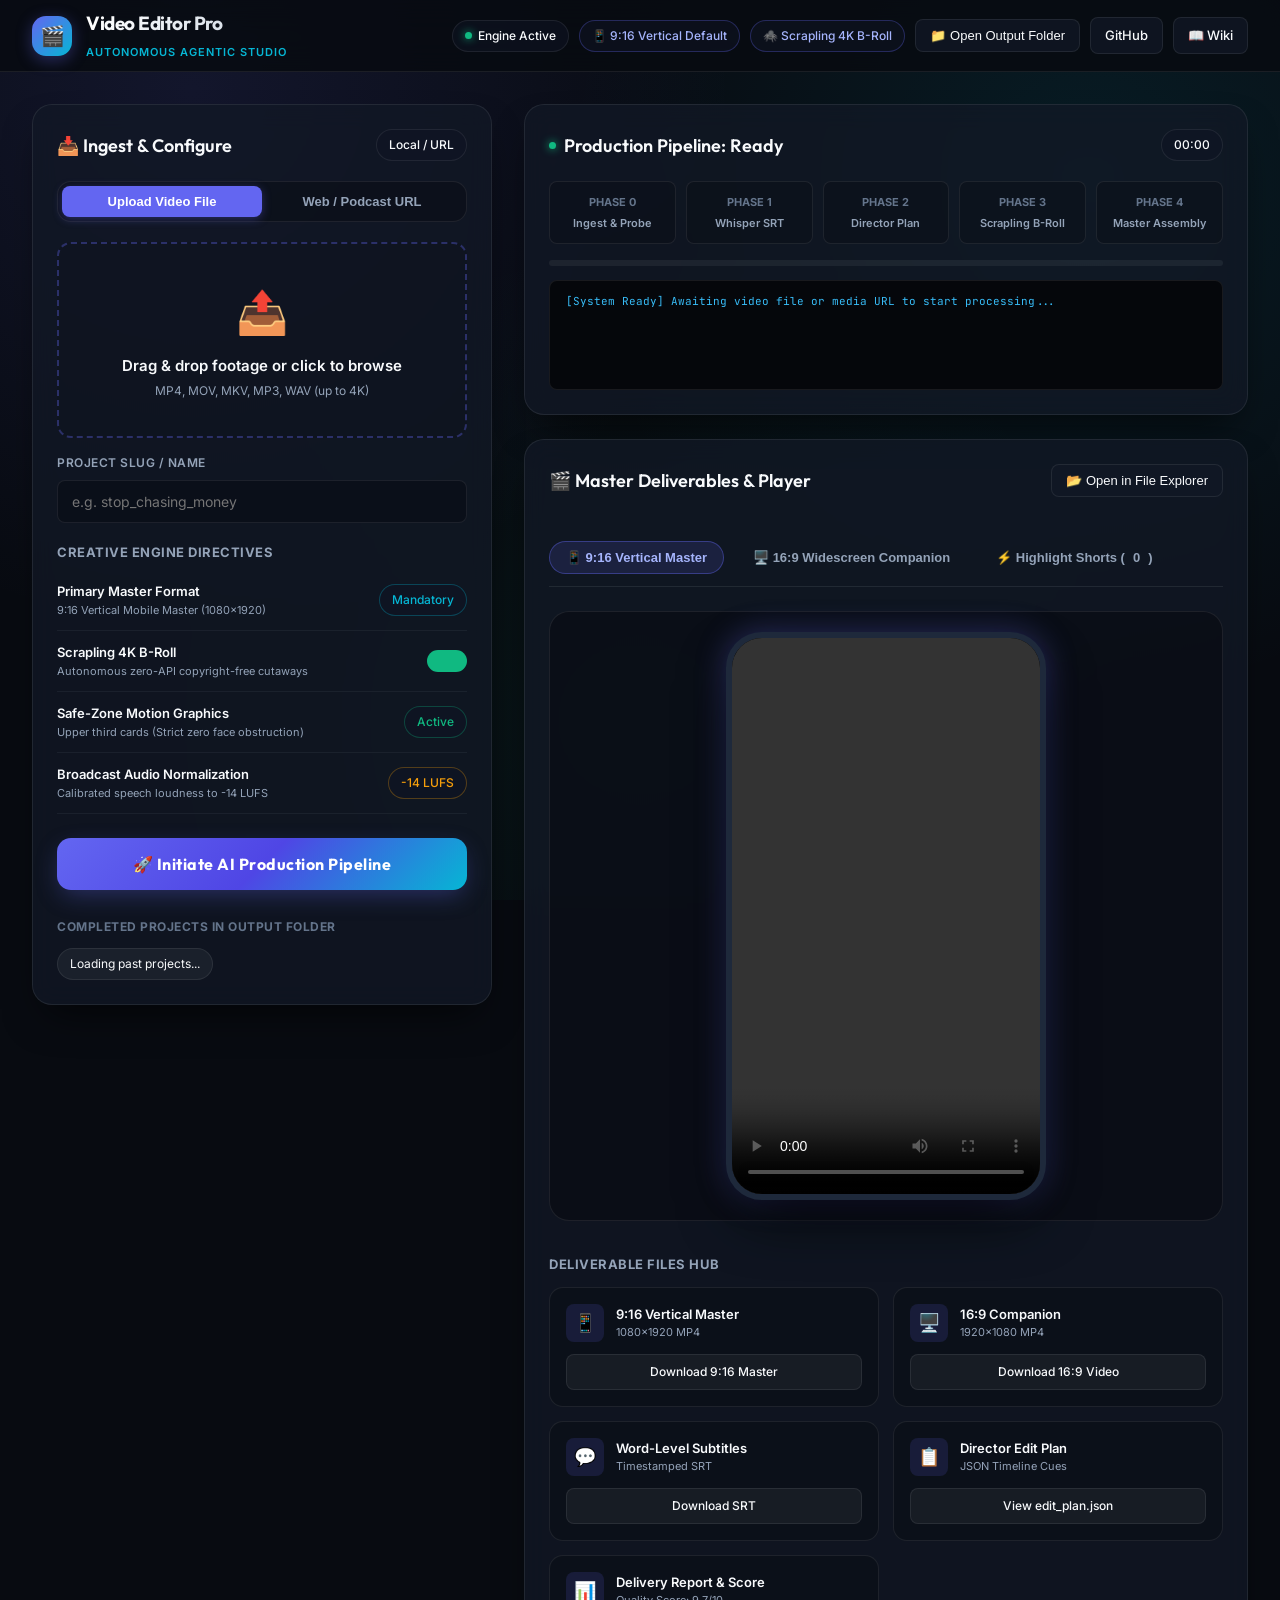
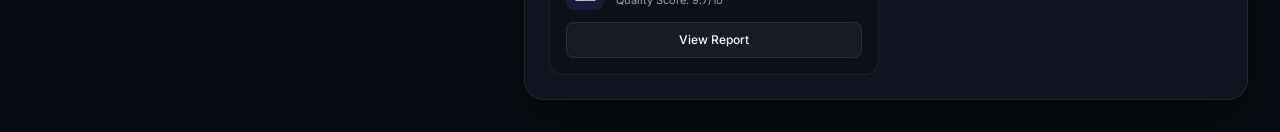
==== agentic-video-studio/web/index.html @ 81929f30 "feat(web): add professional web studio UI on port 8090 with file upload, URL ingestion, and video pl" ====
<!DOCTYPE html>
<html lang="en">
<head>
  <meta charset="UTF-8">
  <meta name="viewport" content="width=device-width, initial-scale=1.0">
  <title>Video Editor Pro | Autonomous Video & Podcast Studio</title>
  <link rel="stylesheet" href="style.css">
  <link rel="icon" href="data:image/svg+xml,<svg xmlns=%22http://www.w3.org/2000/svg%22 viewBox=%220 0 100 100%22><text y=%22.9em%22 font-size=%2290%22>🎬</text></svg>">
</head>
<body>

  <!-- Top Studio Header -->
  <header class="studio-header">
    <div class="brand-wrapper">
      <div class="brand-logo">🎬</div>
      <div class="brand-text">
        <h1>Video Editor Pro</h1>
        <span>Autonomous Agentic Studio</span>
      </div>
    </div>

    <div class="header-badges">
      <div class="badge">
        <span class="badge-dot"></span>
        <span>Engine Active</span>
      </div>
      <div class="badge badge-primary">
        <span>📱 9:16 Vertical Default</span>
      </div>
      <div class="badge badge-primary">
        <span>🕷️ Scrapling 4K B-Roll</span>
      </div>
      <button id="btn-header-explorer" class="btn-icon" title="Open Output Folder in File Explorer">
        📁 Open Output Folder
      </button>
      <a href="https://github.com/piyushk20/video-editor-pro" target="_blank" class="btn-icon">
        GitHub
      </a>
      <a href="https://github.com/piyushk20/video-editor-pro/wiki" target="_blank" class="btn-icon">
        📖 Wiki
      </a>
    </div>
  </header>

  <!-- Main Layout -->
  <main class="studio-main">
    
    <!-- Left Column: Controls & Ingestion -->
    <section class="studio-controls">
      <div class="glass-panel">
        <div class="panel-header">
          <h2 class="panel-title">📥 Ingest & Configure</h2>
          <span class="badge" id="source-badge">Local / URL</span>
        </div>

        <!-- Mode Tabs -->
        <div class="tabs-control">
          <button class="tab-btn active" id="tab-file-mode">Upload Video File</button>
          <button class="tab-btn" id="tab-url-mode">Web / Podcast URL</button>
        </div>

        <!-- File Upload Section -->
        <div id="section-file-upload">
          <div class="dropzone" id="dropzone">
            <input type="file" id="file-input" accept="video/mp4,video/quicktime,video/webm,audio/*" style="display: none;">
            <div class="dropzone-icon">📤</div>
            <div class="dropzone-text">
              <h4 id="drop-filename">Drag & drop footage or click to browse</h4>
              <p id="drop-subtext">MP4, MOV, MKV, MP3, WAV (up to 4K)</p>
            </div>
          </div>
          <!-- File Preview Info -->
          <div id="file-preview-card" style="display: none; margin-top: 14px; background: rgba(0,0,0,0.4); border-radius: 8px; padding: 12px; font-size: 12px; border: 1px solid var(--border-subtle);">
            <div style="display: flex; justify-content: space-between; margin-bottom: 4px;">
              <strong id="preview-filename" style="color: var(--cyan);">video.mp4</strong>
              <span id="preview-filesize" style="color: var(--text-muted);">0 MB</span>
            </div>
            <div style="color: var(--text-dim);" id="preview-specs">Ready for upload</div>
          </div>
        </div>

        <!-- URL Input Section -->
        <div id="section-url-input" style="display: none;">
          <div class="input-group">
            <label class="input-label" for="input-url">Media Stream / Video URL</label>
            <input type="url" id="input-url" class="input-field" placeholder="https://youtube.com/watch?v=... or direct MP4/podcast audio URL">
          </div>
        </div>

        <!-- Project Name -->
        <div class="input-group" style="margin-top: 16px;">
          <label class="input-label" for="project-name">Project Slug / Name</label>
          <input type="text" id="project-name" class="input-field" placeholder="e.g. stop_chasing_money">
        </div>

        <!-- Creative Settings -->
        <div style="margin-top: 20px;">
          <h4 style="font-size: 13px; font-weight: 700; color: var(--text-muted); text-transform: uppercase; margin-bottom: 8px; letter-spacing: 0.5px;">Creative Engine Directives</h4>
          
          <div class="setting-row">
            <div class="setting-info">
              <h5>Primary Master Format</h5>
              <p>9:16 Vertical Mobile Master (1080×1920)</p>
            </div>
            <span class="badge" style="color: var(--cyan); border-color: rgba(6,182,212,0.3);">Mandatory</span>
          </div>

          <div class="setting-row">
            <div class="setting-info">
              <h5>Scrapling 4K B-Roll</h5>
              <p>Autonomous zero-API copyright-free cutaways</p>
            </div>
            <label style="position: relative; display: inline-block; width: 40px; height: 22px;">
              <input type="checkbox" id="toggle-scrapling" checked style="opacity: 0; width: 0; height: 0;">
              <span style="position: absolute; cursor: pointer; top: 0; left: 0; right: 0; bottom: 0; background-color: var(--emerald); border-radius: 22px; transition: .4s;"></span>
            </label>
          </div>

          <div class="setting-row">
            <div class="setting-info">
              <h5>Safe-Zone Motion Graphics</h5>
              <p>Upper third cards (Strict zero face obstruction)</p>
            </div>
            <span class="badge" style="color: var(--emerald); border-color: rgba(16,185,129,0.3);">Active</span>
          </div>

          <div class="setting-row">
            <div class="setting-info">
              <h5>Broadcast Audio Normalization</h5>
              <p>Calibrated speech loudness to -14 LUFS</p>
            </div>
            <span class="badge" style="color: var(--amber); border-color: rgba(245,158,11,0.3);">-14 LUFS</span>
          </div>
        </div>

        <!-- Launch Button -->
        <button id="btn-launch-pipeline" class="btn-launch">
          <span>🚀 Initiate AI Production Pipeline</span>
        </button>

        <!-- Past Completed Projects -->
        <div style="margin-top: 28px;">
          <h4 style="font-size: 12px; font-weight: 700; color: var(--text-dim); text-transform: uppercase; letter-spacing: 0.5px;">Completed Projects in Output Folder</h4>
          <div class="project-chips" id="past-projects-list">
            <!-- Dynamically populated from /api/projects -->
            <span class="chip">Loading past projects...</span>
          </div>
        </div>

      </div>
    </section>

    <!-- Right Column: Live Pipeline Monitor & Deliverables Showcase -->
    <section class="studio-workspace">
      
      <!-- Live Processing Tracker -->
      <div class="glass-panel pipeline-card" id="processing-panel">
        <div class="panel-header">
          <h3 class="panel-title" id="pipeline-status-heading">
            <span class="badge-dot" id="status-pulse"></span>
            <span id="pipeline-status-text">Production Pipeline: Ready</span>
          </h3>
          <span class="badge" id="elapsed-time">00:00</span>
        </div>

        <div class="pipeline-stepper">
          <div class="step-item" id="step-0">
            <div class="step-number">PHASE 0</div>
            <div class="step-title">Ingest & Probe</div>
          </div>
          <div class="step-item" id="step-1">
            <div class="step-number">PHASE 1</div>
            <div class="step-title">Whisper SRT</div>
          </div>
          <div class="step-item" id="step-2">
            <div class="step-number">PHASE 2</div>
            <div class="step-title">Director Plan</div>
          </div>
          <div class="step-item" id="step-3">
            <div class="step-number">PHASE 3</div>
            <div class="step-title">Scrapling B-Roll</div>
          </div>
          <div class="step-item" id="step-4">
            <div class="step-number">PHASE 4</div>
            <div class="step-title">Master Assembly</div>
          </div>
        </div>

        <div class="progress-container">
          <div class="progress-fill" id="progress-bar"></div>
        </div>

        <!-- Live Terminal Stream Logs -->
        <div class="terminal-box" id="terminal-logs">
          [System Ready] Awaiting video file or media URL to start processing...
        </div>
      </div>

      <!-- Deliverables Showcase -->
      <div class="glass-panel output-showcase" id="output-section">
        <div class="panel-header">
          <h3 class="panel-title">
            <span>🎬 Master Deliverables & Player</span>
          </h3>
          <div style="display: flex; gap: 8px;">
            <button class="btn-icon" id="btn-open-explorer">
              📂 Open in File Explorer
            </button>
          </div>
        </div>

        <!-- View Switcher Tabs -->
        <div class="view-tabs">
          <button class="view-tab active" id="tab-view-9x16">📱 9:16 Vertical Master</button>
          <button class="view-tab" id="tab-view-16x9">🖥️ 16:9 Widescreen Companion</button>
          <button class="view-tab" id="tab-view-shorts">⚡ Highlight Shorts (<span id="shorts-count">0</span>)</button>
        </div>

        <!-- View 1: 9:16 Vertical Player Simulator -->
        <div id="view-container-9x16" class="player-container-9x16">
          <div class="phone-mockup">
            <video id="player-9x16" controls playsinline preload="metadata">
              <source id="player-9x16-src" src="" type="video/mp4">
              Your browser does not support HTML5 video.
            </video>
          </div>
        </div>

        <!-- View 2: 16:9 Widescreen Player -->
        <div id="view-container-16x9" class="player-container-16x9" style="display: none;">
          <video id="player-16x9" controls playsinline preload="metadata">
            <source id="player-16x9-src" src="" type="video/mp4">
          </video>
        </div>

        <!-- View 3: Highlight Shorts Gallery -->
        <div id="view-container-shorts" style="display: none;">
          <div class="shorts-row" id="shorts-gallery">
            <!-- Dynamically populated -->
          </div>
        </div>

        <!-- Deliverables Download Hub -->
        <div style="margin-top: 10px;">
          <h4 style="font-size: 13px; font-weight: 700; color: var(--text-muted); text-transform: uppercase; margin-bottom: 12px; letter-spacing: 0.5px;">Deliverable Files Hub</h4>
          
          <div class="deliverables-grid" id="deliverables-grid">
            
            <div class="deliverable-card">
              <div class="del-top">
                <div class="del-icon">📱</div>
                <div class="del-meta">
                  <h6>9:16 Vertical Master</h6>
                  <p id="del-size-9x16">1080×1920 MP4</p>
                </div>
              </div>
              <a href="#" id="del-link-9x16" class="del-btn" download>Download 9:16 Master</a>
            </div>

            <div class="deliverable-card">
              <div class="del-top">
                <div class="del-icon">🖥️</div>
                <div class="del-meta">
                  <h6>16:9 Companion</h6>
                  <p id="del-size-16x9">1920×1080 MP4</p>
                </div>
              </div>
              <a href="#" id="del-link-16x9" class="del-btn" download>Download 16:9 Video</a>
            </div>

            <div class="deliverable-card">
              <div class="del-top">
                <div class="del-icon">💬</div>
                <div class="del-meta">
                  <h6>Word-Level Subtitles</h6>
                  <p>Timestamped SRT</p>
                </div>
              </div>
              <a href="#" id="del-link-srt" class="del-btn" download>Download SRT</a>
            </div>

            <div class="deliverable-card">
              <div class="del-top">
                <div class="del-icon">📋</div>
                <div class="del-meta">
                  <h6>Director Edit Plan</h6>
                  <p>JSON Timeline Cues</p>
                </div>
              </div>
              <a href="#" id="del-link-plan" class="del-btn" target="_blank">View edit_plan.json</a>
            </div>

            <div class="deliverable-card">
              <div class="del-top">
                <div class="del-icon">📊</div>
                <div class="del-meta">
                  <h6>Delivery Report & Score</h6>
                  <p id="del-score-text">Quality Score: 9.7/10</p>
                </div>
              </div>
              <a href="#" id="del-link-report" class="del-btn" target="_blank">View Report</a>
            </div>

          </div>
        </div>

      </div>

    </section>

  </main>

  <script src="app.js"></script>
</body>
</html>
---- agentic-video-studio/web/style.css ----
/* Video Editor Pro - Ultra-Premium Studio Design System */
@import url('https://fonts.googleapis.com/css2?family=Inter:wght@300;400;500;600;700&family=Outfit:wght@400;500;600;700;800&family=JetBrains+Mono:wght@400;500&display=swap');

:root {
  --bg-main: #080B11;
  --bg-card: rgba(18, 24, 38, 0.75);
  --bg-card-hover: rgba(26, 34, 54, 0.85);
  --bg-glass: rgba(15, 21, 35, 0.6);
  --border-subtle: rgba(255, 255, 255, 0.08);
  --border-active: rgba(99, 102, 241, 0.5);
  
  --primary: #6366F1;
  --primary-glow: rgba(99, 102, 241, 0.35);
  --cyan: #06B6D4;
  --cyan-glow: rgba(6, 182, 212, 0.35);
  --emerald: #10B981;
  --emerald-glow: rgba(16, 185, 129, 0.35);
  --amber: #F59E0B;
  --rose: #F43F5E;
  
  --text-main: #F8FAFC;
  --text-muted: #94A3B8;
  --text-dim: #64748B;
  
  --radius-sm: 8px;
  --radius-md: 14px;
  --radius-lg: 20px;
  --radius-xl: 28px;
  
  --shadow-main: 0 20px 40px -15px rgba(0, 0, 0, 0.7);
  --shadow-glow: 0 0 25px var(--primary-glow);
}

* {
  box-sizing: border-box;
  margin: 0;
  padding: 0;
}

body {
  background-color: var(--bg-main);
  background-image: 
    radial-gradient(circle at 15% 10%, rgba(99, 102, 241, 0.12) 0%, transparent 40%),
    radial-gradient(circle at 85% 20%, rgba(6, 182, 212, 0.10) 0%, transparent 40%),
    radial-gradient(circle at 50% 80%, rgba(16, 185, 129, 0.06) 0%, transparent 50%);
  background-attachment: fixed;
  color: var(--text-main);
  font-family: 'Inter', -apple-system, BlinkMacSystemFont, sans-serif;
  line-height: 1.5;
  min-height: 100vh;
  display: flex;
  flex-direction: column;
}

/* Header */
.studio-header {
  height: 72px;
  border-bottom: 1px solid var(--border-subtle);
  background: rgba(8, 11, 17, 0.85);
  backdrop-filter: blur(16px);
  position: sticky;
  top: 0;
  z-index: 100;
  display: flex;
  align-items: center;
  justify-content: space-between;
  padding: 0 32px;
}

.brand-wrapper {
  display: flex;
  align-items: center;
  gap: 14px;
}

.brand-logo {
  width: 40px;
  height: 40px;
  background: linear-gradient(135deg, var(--primary), var(--cyan));
  border-radius: var(--radius-md);
  display: flex;
  align-items: center;
  justify-content: center;
  box-shadow: 0 4px 16px var(--primary-glow);
  font-size: 20px;
}

.brand-text h1 {
  font-family: 'Outfit', sans-serif;
  font-size: 19px;
  font-weight: 700;
  letter-spacing: -0.5px;
  background: linear-gradient(90deg, #FFFFFF, #CBD5E1);
  -webkit-background-clip: text;
  -webkit-text-fill-color: transparent;
}

.brand-text span {
  font-size: 11px;
  font-weight: 600;
  color: var(--cyan);
  text-transform: uppercase;
  letter-spacing: 1px;
}

.header-badges {
  display: flex;
  align-items: center;
  gap: 10px;
}

.badge {
  display: inline-flex;
  align-items: center;
  gap: 6px;
  padding: 6px 12px;
  border-radius: 20px;
  font-size: 12px;
  font-weight: 500;
  border: 1px solid var(--border-subtle);
  background: var(--bg-glass);
}

.badge-dot {
  width: 7px;
  height: 7px;
  border-radius: 50%;
  background: var(--emerald);
  box-shadow: 0 0 8px var(--emerald);
}

.badge-primary {
  color: #A5B4FC;
  border-color: rgba(99, 102, 241, 0.3);
}

.btn-icon {
  background: var(--bg-card);
  border: 1px solid var(--border-subtle);
  color: var(--text-main);
  padding: 8px 14px;
  border-radius: var(--radius-sm);
  cursor: pointer;
  font-size: 13px;
  font-weight: 500;
  display: flex;
  align-items: center;
  gap: 8px;
  transition: all 0.2s ease;
  text-decoration: none;
}

.btn-icon:hover {
  background: var(--bg-card-hover);
  border-color: var(--primary);
  box-shadow: 0 0 12px var(--primary-glow);
}

/* Layout */
.studio-main {
  flex: 1;
  max-width: 1440px;
  width: 100%;
  margin: 0 auto;
  padding: 32px;
  display: grid;
  grid-template-columns: 460px 1fr;
  gap: 32px;
}

@media (max-width: 1100px) {
  .studio-main {
    grid-template-columns: 1fr;
  }
}

/* Cards */
.glass-panel {
  background: var(--bg-card);
  border: 1px solid var(--border-subtle);
  border-radius: var(--radius-lg);
  backdrop-filter: blur(12px);
  padding: 24px;
  box-shadow: var(--shadow-main);
  position: relative;
  overflow: hidden;
}

.panel-header {
  display: flex;
  justify-content: space-between;
  align-items: center;
  margin-bottom: 20px;
}

.panel-title {
  font-family: 'Outfit', sans-serif;
  font-size: 18px;
  font-weight: 600;
  color: var(--text-main);
  display: flex;
  align-items: center;
  gap: 8px;
}

/* Tabs */
.tabs-control {
  display: flex;
  background: rgba(10, 14, 23, 0.6);
  border: 1px solid var(--border-subtle);
  padding: 4px;
  border-radius: var(--radius-md);
  margin-bottom: 20px;
}

.tab-btn {
  flex: 1;
  background: transparent;
  border: none;
  color: var(--text-muted);
  padding: 8px 14px;
  border-radius: var(--radius-sm);
  cursor: pointer;
  font-size: 13px;
  font-weight: 600;
  transition: all 0.2s ease;
}

.tab-btn.active {
  background: var(--primary);
  color: #FFFFFF;
  box-shadow: 0 2px 10px var(--primary-glow);
}

/* Drag & Drop Upload Zone */
.dropzone {
  border: 2px dashed rgba(99, 102, 241, 0.35);
  border-radius: var(--radius-md);
  padding: 36px 20px;
  text-align: center;
  background: rgba(15, 20, 32, 0.4);
  cursor: pointer;
  transition: all 0.25s ease;
  position: relative;
}

.dropzone:hover, .dropzone.dragover {
  border-color: var(--primary);
  background: rgba(99, 102, 241, 0.08);
  box-shadow: inset 0 0 20px rgba(99, 102, 241, 0.15);
}

.dropzone-icon {
  font-size: 42px;
  margin-bottom: 12px;
  display: inline-block;
  animation: floatIcon 3s ease-in-out infinite;
}

@keyframes floatIcon {
  0%, 100% { transform: translateY(0); }
  50% { transform: translateY(-6px); }
}

.dropzone-text h4 {
  font-size: 15px;
  font-weight: 600;
  margin-bottom: 4px;
}

.dropzone-text p {
  font-size: 12px;
  color: var(--text-muted);
}

/* URL Input */
.input-group {
  margin-bottom: 16px;
}

.input-label {
  display: block;
  font-size: 12px;
  font-weight: 600;
  color: var(--text-muted);
  text-transform: uppercase;
  letter-spacing: 0.5px;
  margin-bottom: 8px;
}

.input-field {
  width: 100%;
  background: rgba(10, 14, 23, 0.7);
  border: 1px solid var(--border-subtle);
  border-radius: var(--radius-sm);
  padding: 12px 14px;
  color: var(--text-main);
  font-size: 14px;
  font-family: inherit;
  transition: all 0.2s ease;
}

.input-field:focus {
  outline: none;
  border-color: var(--primary);
  box-shadow: 0 0 12px var(--primary-glow);
}

/* Setting Toggles */
.setting-row {
  display: flex;
  align-items: center;
  justify-content: space-between;
  padding: 12px 0;
  border-bottom: 1px solid rgba(255, 255, 255, 0.05);
}

.setting-info h5 {
  font-size: 13px;
  font-weight: 600;
}

.setting-info p {
  font-size: 11px;
  color: var(--text-muted);
}

/* Process Launch Button */
.btn-launch {
  width: 100%;
  background: linear-gradient(135deg, #6366F1 0%, #4F46E5 50%, #06B6D4 100%);
  color: #FFFFFF;
  border: none;
  border-radius: var(--radius-md);
  padding: 16px;
  font-family: 'Outfit', sans-serif;
  font-size: 16px;
  font-weight: 700;
  letter-spacing: 0.5px;
  cursor: pointer;
  box-shadow: 0 8px 24px -4px var(--primary-glow);
  transition: all 0.25s ease;
  display: flex;
  align-items: center;
  justify-content: center;
  gap: 10px;
  margin-top: 24px;
}

.btn-launch:hover:not(:disabled) {
  transform: translateY(-2px);
  box-shadow: 0 12px 28px -2px rgba(99, 102, 241, 0.6);
}

.btn-launch:disabled {
  opacity: 0.6;
  cursor: not-allowed;
  filter: grayscale(0.5);
}

/* Processing Pipeline Tracker */
.pipeline-card {
  margin-bottom: 24px;
}

.pipeline-stepper {
  display: grid;
  grid-template-columns: repeat(5, 1fr);
  gap: 10px;
  margin-top: 16px;
}

.step-item {
  background: rgba(10, 14, 23, 0.5);
  border: 1px solid var(--border-subtle);
  border-radius: var(--radius-sm);
  padding: 12px 8px;
  text-align: center;
  position: relative;
  transition: all 0.3s ease;
}

.step-item.active {
  border-color: var(--primary);
  background: rgba(99, 102, 241, 0.12);
  box-shadow: 0 0 14px var(--primary-glow);
}

.step-item.completed {
  border-color: var(--emerald);
  background: rgba(16, 185, 129, 0.08);
}

.step-number {
  font-size: 11px;
  font-weight: 700;
  color: var(--text-dim);
  margin-bottom: 4px;
}

.step-item.active .step-number { color: var(--primary); }
.step-item.completed .step-number { color: var(--emerald); }

.step-title {
  font-size: 11px;
  font-weight: 600;
  color: var(--text-muted);
}

.step-item.active .step-title { color: var(--text-main); }
.step-item.completed .step-title { color: var(--text-main); }

/* Progress Bar */
.progress-container {
  height: 6px;
  background: rgba(255, 255, 255, 0.06);
  border-radius: 3px;
  margin-top: 16px;
  overflow: hidden;
}

.progress-fill {
  height: 100%;
  width: 0%;
  background: linear-gradient(90deg, var(--primary), var(--cyan));
  border-radius: 3px;
  transition: width 0.4s ease;
}

/* Console Logs */
.terminal-box {
  background: #05070B;
  border: 1px solid var(--border-subtle);
  border-radius: var(--radius-sm);
  padding: 12px 16px;
  font-family: 'JetBrains Mono', monospace;
  font-size: 11px;
  color: #38BDF8;
  height: 110px;
  overflow-y: auto;
  margin-top: 14px;
  line-height: 1.6;
}

/* Output Showcase Section */
.output-showcase {
  display: flex;
  flex-direction: column;
  gap: 24px;
}

.view-tabs {
  display: flex;
  gap: 12px;
  border-bottom: 1px solid var(--border-subtle);
  padding-bottom: 12px;
}

.view-tab {
  background: transparent;
  border: 1px solid transparent;
  color: var(--text-muted);
  padding: 8px 16px;
  border-radius: 20px;
  cursor: pointer;
  font-size: 13px;
  font-weight: 600;
  display: flex;
  align-items: center;
  gap: 8px;
}

.view-tab.active {
  background: rgba(99, 102, 241, 0.15);
  border-color: rgba(99, 102, 241, 0.4);
  color: #A5B4FC;
}

/* Vertical 9:16 Frame Player Container */
.player-container-9x16 {
  display: flex;
  justify-content: center;
  padding: 20px 0;
  background: rgba(5, 7, 12, 0.4);
  border-radius: var(--radius-lg);
  border: 1px solid var(--border-subtle);
}

.phone-mockup {
  width: 320px;
  height: 568px; /* 9:16 aspect ratio preview */
  background: #000000;
  border-radius: 36px;
  border: 6px solid #1E293B;
  box-shadow: 0 25px 60px -15px rgba(0, 0, 0, 0.9), 0 0 30px var(--primary-glow);
  position: relative;
  overflow: hidden;
}

.phone-mockup video {
  width: 100%;
  height: 100%;
  object-fit: cover;
}

/* Widescreen 16:9 Player */
.player-container-16x9 {
  width: 100%;
  aspect-ratio: 16 / 9;
  background: #000000;
  border-radius: var(--radius-md);
  border: 1px solid var(--border-subtle);
  overflow: hidden;
  box-shadow: var(--shadow-main);
}

.player-container-16x9 video {
  width: 100%;
  height: 100%;
  object-fit: contain;
}

/* Deliverables Card Grid */
.deliverables-grid {
  display: grid;
  grid-template-columns: repeat(auto-fill, minmax(220px, 1fr));
  gap: 14px;
}

.deliverable-card {
  background: rgba(10, 14, 23, 0.6);
  border: 1px solid var(--border-subtle);
  border-radius: var(--radius-md);
  padding: 16px;
  display: flex;
  flex-direction: column;
  justify-content: space-between;
  gap: 12px;
  transition: all 0.2s ease;
}

.deliverable-card:hover {
  border-color: rgba(99, 102, 241, 0.4);
  background: rgba(18, 24, 38, 0.8);
  transform: translateY(-2px);
}

.del-top {
  display: flex;
  align-items: center;
  gap: 12px;
}

.del-icon {
  width: 38px;
  height: 38px;
  border-radius: var(--radius-sm);
  background: rgba(99, 102, 241, 0.15);
  color: var(--primary);
  display: flex;
  align-items: center;
  justify-content: center;
  font-size: 18px;
}

.del-meta h6 {
  font-size: 13px;
  font-weight: 600;
  color: var(--text-main);
}

.del-meta p {
  font-size: 11px;
  color: var(--text-muted);
}

.del-btn {
  background: rgba(255, 255, 255, 0.05);
  border: 1px solid var(--border-subtle);
  color: var(--text-main);
  padding: 8px 12px;
  border-radius: var(--radius-sm);
  font-size: 12px;
  font-weight: 500;
  cursor: pointer;
  text-decoration: none;
  text-align: center;
  transition: all 0.2s;
}

.del-btn:hover {
  background: var(--primary);
  border-color: var(--primary);
  color: #FFFFFF;
}

/* Shorts Carousel */
.shorts-row {
  display: flex;
  gap: 16px;
  overflow-x: auto;
  padding-bottom: 8px;
}

.short-card {
  width: 170px;
  height: 300px;
  flex-shrink: 0;
  background: #000;
  border-radius: var(--radius-md);
  border: 1px solid var(--border-subtle);
  overflow: hidden;
  position: relative;
  cursor: pointer;
  transition: all 0.2s;
}

.short-card:hover {
  border-color: var(--cyan);
  transform: scale(1.02);
}

.short-card video {
  width: 100%;
  height: 100%;
  object-fit: cover;
}

.short-card .short-title {
  position: absolute;
  bottom: 0;
  left: 0;
  right: 0;
  padding: 8px;
  background: linear-gradient(transparent, rgba(0,0,0,0.85));
  font-size: 11px;
  font-weight: 600;
}

/* History Drawer / Past Projects */
.project-chips {
  display: flex;
  flex-wrap: wrap;
  gap: 8px;
  margin-top: 12px;
}

.chip {
  background: rgba(255, 255, 255, 0.05);
  border: 1px solid var(--border-subtle);
  padding: 6px 12px;
  border-radius: 20px;
  font-size: 12px;
  cursor: pointer;
  transition: all 0.2s;
}

.chip:hover, .chip.active {
  background: rgba(99, 102, 241, 0.2);
  border-color: var(--primary);
  color: #A5B4FC;
}
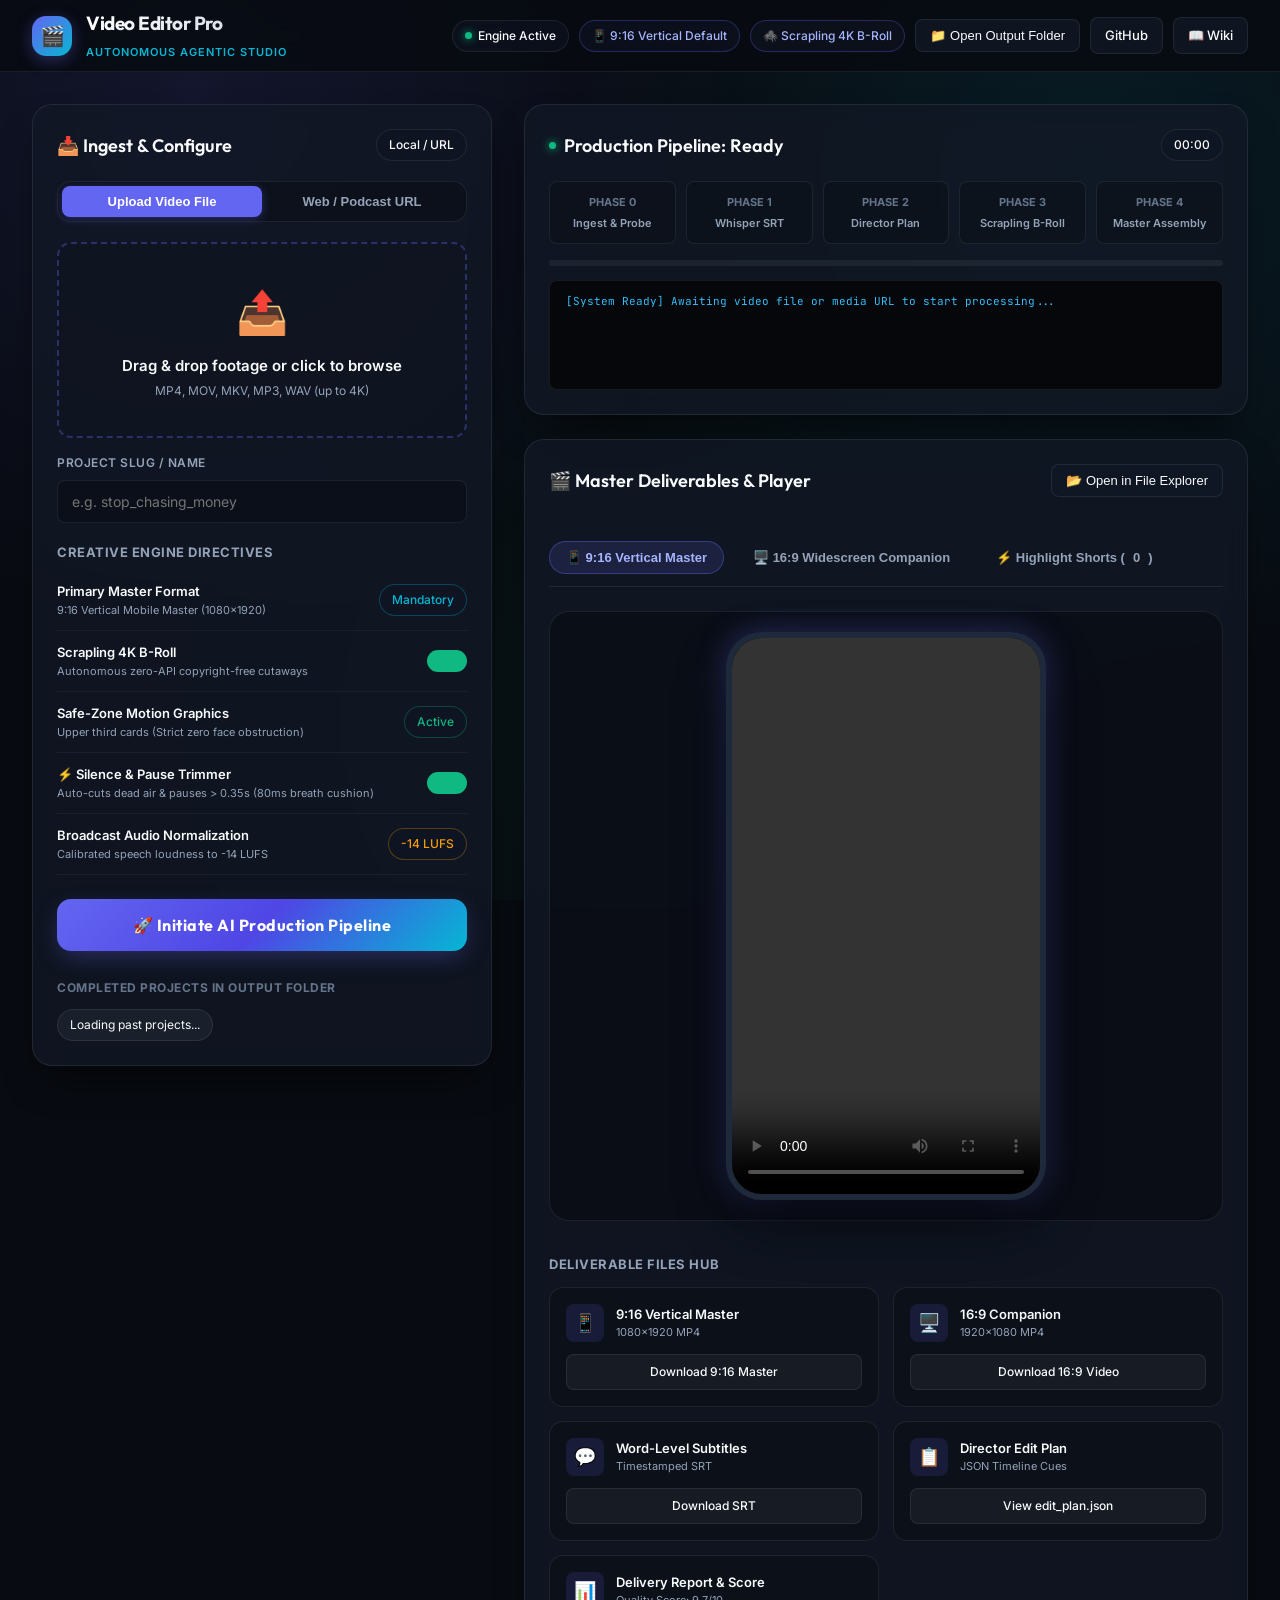
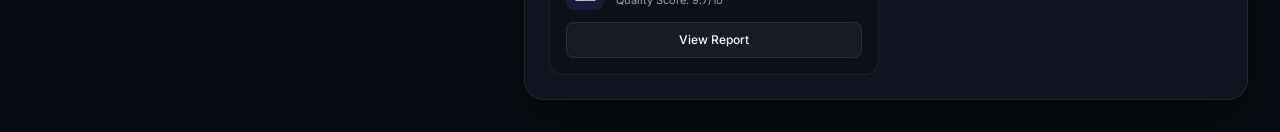
==== commit a3563604: "feat: add intelligent silence and pause trimmer engine with UI controls" ====
--- a/agentic-video-studio/web/index.html
+++ b/agentic-video-studio/web/index.html
@@ -126,6 +126,17 @@
 
           <div class="setting-row">
             <div class="setting-info">
+              <h5>⚡ Silence & Pause Trimmer</h5>
+              <p>Auto-cuts dead air & pauses > 0.35s (80ms breath cushion)</p>
+            </div>
+            <label style="position: relative; display: inline-block; width: 40px; height: 22px;">
+              <input type="checkbox" id="toggle-trim-silence" checked style="opacity: 0; width: 0; height: 0;">
+              <span style="position: absolute; cursor: pointer; top: 0; left: 0; right: 0; bottom: 0; background-color: var(--emerald); border-radius: 22px; transition: .4s;"></span>
+            </label>
+          </div>
+
+          <div class="setting-row">
+            <div class="setting-info">
               <h5>Broadcast Audio Normalization</h5>
               <p>Calibrated speech loudness to -14 LUFS</p>
             </div>
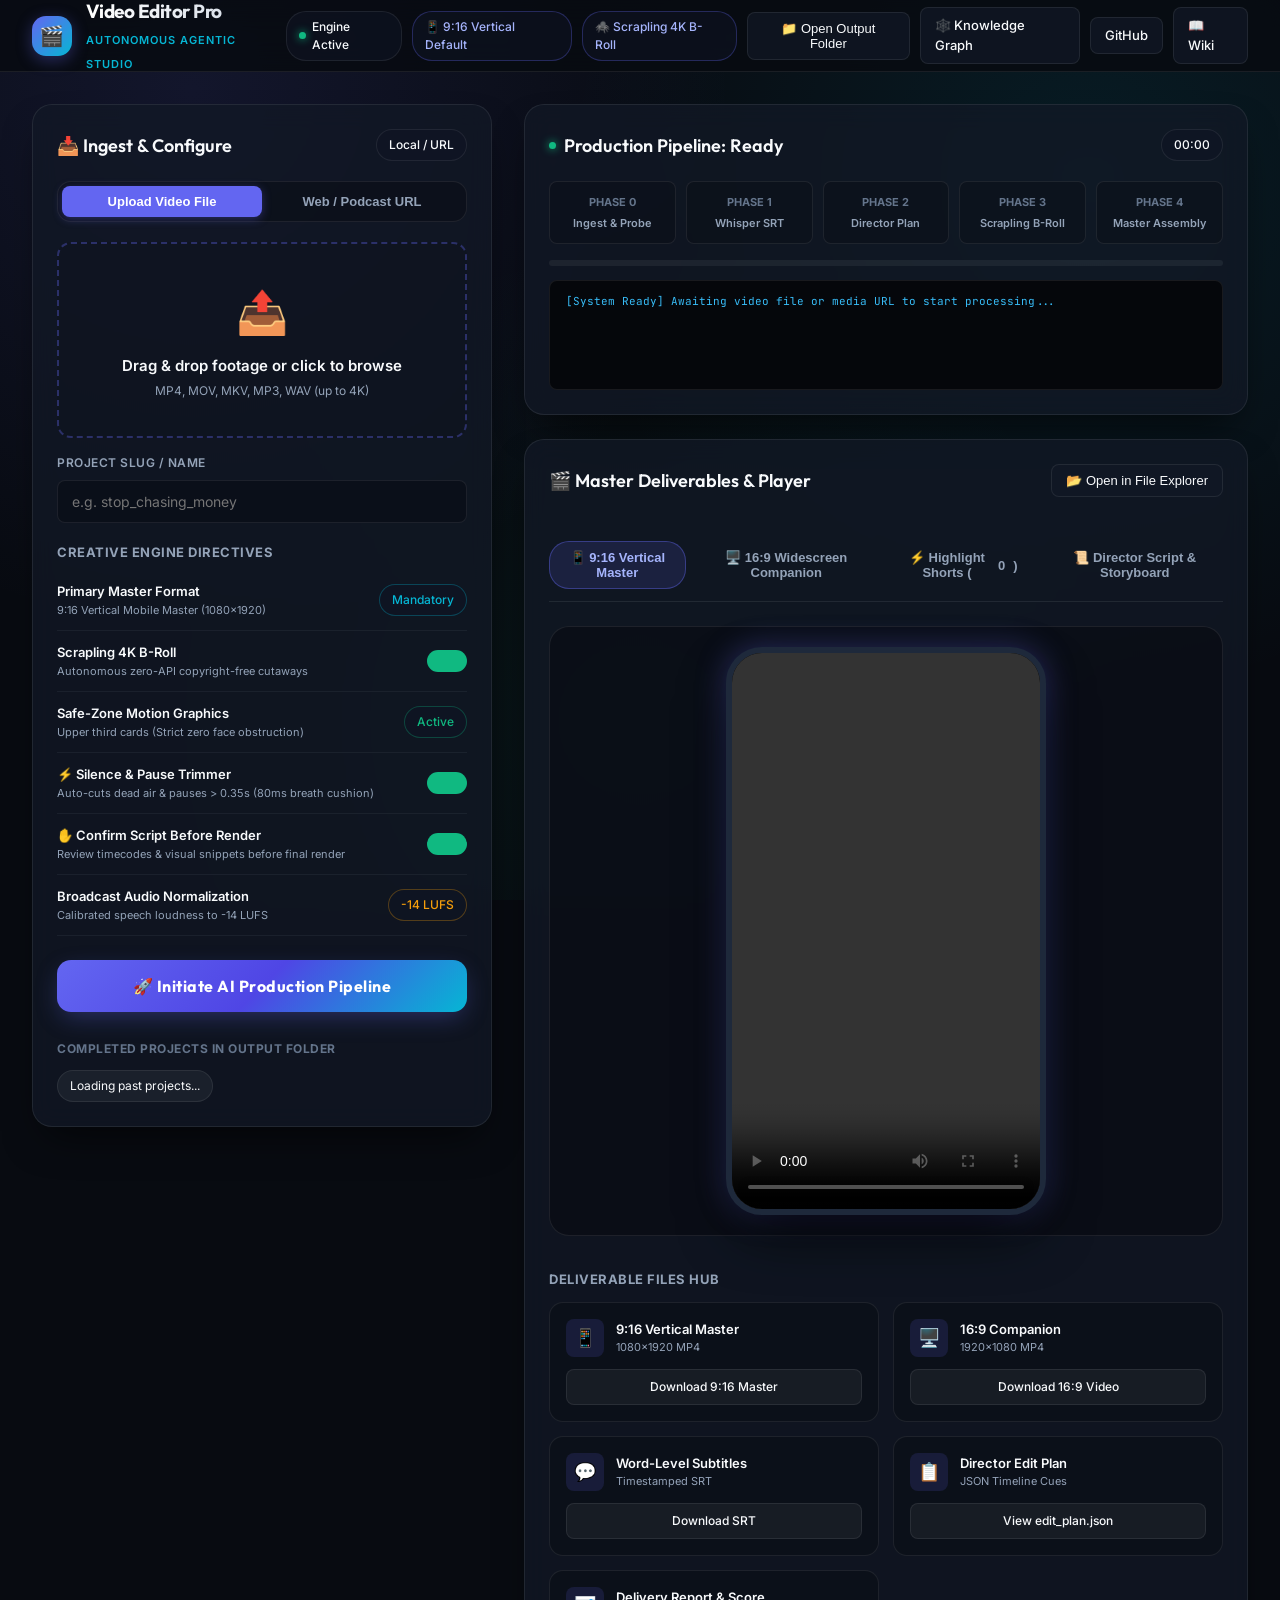
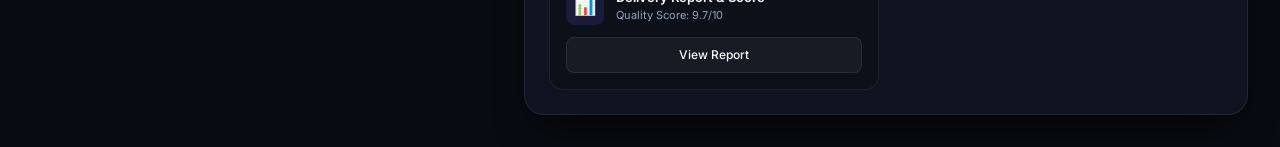
==== commit e1dcf431: "feat: universal 9:16 vertical render engine, director storyboard tab, pre-render approval gate, and " ====
--- a/agentic-video-studio/web/index.html
+++ b/agentic-video-studio/web/index.html
@@ -33,6 +33,9 @@
       <button id="btn-header-explorer" class="btn-icon" title="Open Output Folder in File Explorer">
         📁 Open Output Folder
       </button>
+      <a href="/graphify-out/graph.html" target="_blank" class="btn-icon" title="Interactive Codebase Knowledge Graph">
+        🕸️ Knowledge Graph
+      </a>
       <a href="https://github.com/piyushk20/video-editor-pro" target="_blank" class="btn-icon">
         GitHub
       </a>
@@ -131,6 +134,17 @@
             </div>
             <label style="position: relative; display: inline-block; width: 40px; height: 22px;">
               <input type="checkbox" id="toggle-trim-silence" checked style="opacity: 0; width: 0; height: 0;">
+              <span style="position: absolute; cursor: pointer; top: 0; left: 0; right: 0; bottom: 0; background-color: var(--emerald); border-radius: 22px; transition: .4s;"></span>
+            </label>
+          </div>
+
+          <div class="setting-row">
+            <div class="setting-info">
+              <h5>✋ Confirm Script Before Render</h5>
+              <p>Review timecodes & visual snippets before final render</p>
+            </div>
+            <label style="position: relative; display: inline-block; width: 40px; height: 22px;">
+              <input type="checkbox" id="toggle-confirm-storyboard" checked style="opacity: 0; width: 0; height: 0;">
               <span style="position: absolute; cursor: pointer; top: 0; left: 0; right: 0; bottom: 0; background-color: var(--emerald); border-radius: 22px; transition: .4s;"></span>
             </label>
           </div>
@@ -225,6 +239,9 @@
           <button class="view-tab active" id="tab-view-9x16">📱 9:16 Vertical Master</button>
           <button class="view-tab" id="tab-view-16x9">🖥️ 16:9 Widescreen Companion</button>
           <button class="view-tab" id="tab-view-shorts">⚡ Highlight Shorts (<span id="shorts-count">0</span>)</button>
+          <button class="view-tab" id="tab-view-storyboard">
+            📜 Director Script & Storyboard <span class="badge" id="badge-storyboard-ready" style="display:none; margin-left:6px; font-size:10px; padding:2px 8px; background:var(--amber); color:#000; font-weight:800; border-radius:12px;">ACTION REQUIRED</span>
+          </button>
         </div>
 
         <!-- View 1: 9:16 Vertical Player Simulator -->
@@ -251,6 +268,51 @@
           </div>
         </div>
 
+        <!-- View 4: Director Script & Storyboard View -->
+        <div id="view-container-storyboard" style="display: none;">
+          <!-- Pre-Render Approval Gate Banner -->
+          <div id="storyboard-action-banner" style="display: none; background: linear-gradient(135deg, rgba(245, 166, 35, 0.22), rgba(255, 69, 58, 0.15)); border: 1px solid rgba(245, 166, 35, 0.5); border-radius: 14px; padding: 18px 24px; margin-bottom: 22px; align-items: center; justify-content: space-between; gap: 20px; box-shadow: 0 10px 30px rgba(0,0,0,0.5);">
+            <div>
+              <h4 style="margin: 0 0 6px 0; font-size: 15px; color: #ffc83b; font-weight: 700;">✋ Review Gate: Script & Visuals Ready For Approval</h4>
+              <p style="margin: 0; font-size: 12px; color: var(--text-dim); line-height: 1.5;">Review the timecoded speech, pacing tags, and visual B-roll & motion card snippets below. Click confirm once satisfied to execute final master assembly.</p>
+            </div>
+            <button id="btn-confirm-render" class="btn-primary" style="white-space: nowrap; padding: 12px 24px; font-size: 13px; background: linear-gradient(135deg, #10B981, #059669); border: none; font-weight: 700; cursor: pointer; border-radius: 10px; box-shadow: 0 4px 16px rgba(16,185,129,0.35);">
+              🚀 Confirm Script & Proceed to Final Render
+            </button>
+          </div>
+
+          <!-- Storyboard Meta Summary -->
+          <div class="storyboard-meta-bar" id="storyboard-meta-bar">
+            <div class="sb-meta-card">
+              <span class="sb-meta-label">Total Scenes</span>
+              <strong id="sb-meta-scenes" class="sb-meta-val">0</strong>
+            </div>
+            <div class="sb-meta-card">
+              <span class="sb-meta-label">Timeline Duration</span>
+              <strong id="sb-meta-duration" class="sb-meta-val">0.0s</strong>
+            </div>
+            <div class="sb-meta-card">
+              <span class="sb-meta-label">B-Roll Cutaways</span>
+              <strong id="sb-meta-brolls" class="sb-meta-val">0</strong>
+            </div>
+            <div class="sb-meta-card">
+              <span class="sb-meta-label">Motion Graphics</span>
+              <strong id="sb-meta-graphics" class="sb-meta-val">0</strong>
+            </div>
+            <div class="sb-meta-card">
+              <span class="sb-meta-label">Review Status</span>
+              <span class="badge" id="sb-meta-status" style="color:var(--emerald); border-color:rgba(16,185,129,0.3);">Ready</span>
+            </div>
+          </div>
+
+          <!-- Scene Feed -->
+          <div class="storyboard-feed" id="storyboard-scene-list">
+            <div style="text-align: center; padding: 40px; color: var(--text-muted);">
+              Select a project or upload footage to view the timecoded script & visual storyboard.
+            </div>
+          </div>
+        </div>
+
         <!-- Deliverables Download Hub -->
         <div style="margin-top: 10px;">
           <h4 style="font-size: 13px; font-weight: 700; color: var(--text-muted); text-transform: uppercase; margin-bottom: 12px; letter-spacing: 0.5px;">Deliverable Files Hub</h4>
--- a/agentic-video-studio/web/style.css
+++ b/agentic-video-studio/web/style.css
@@ -660,3 +660,218 @@
   border-color: var(--primary);
   color: #A5B4FC;
 }
+
+/* =========================================================
+   Director Script & Visual Storyboard Styles
+   ========================================================= */
+.storyboard-meta-bar {
+  display: grid;
+  grid-template-columns: repeat(auto-fit, minmax(130px, 1fr));
+  gap: 12px;
+  margin-bottom: 24px;
+}
+
+.sb-meta-card {
+  background: rgba(18, 24, 38, 0.85);
+  border: 1px solid var(--border-subtle);
+  border-radius: var(--radius-md);
+  padding: 14px 16px;
+  display: flex;
+  flex-direction: column;
+  gap: 4px;
+  backdrop-filter: blur(12px);
+  box-shadow: 0 4px 16px rgba(0,0,0,0.3);
+}
+
+.sb-meta-label {
+  font-size: 11px;
+  font-weight: 600;
+  color: var(--text-dim);
+  text-transform: uppercase;
+  letter-spacing: 0.5px;
+}
+
+.sb-meta-val {
+  font-family: 'Outfit', sans-serif;
+  font-size: 20px;
+  font-weight: 700;
+  color: var(--text-main);
+}
+
+.storyboard-feed {
+  display: flex;
+  flex-direction: column;
+  gap: 16px;
+  max-height: 680px;
+  overflow-y: auto;
+  padding-right: 6px;
+}
+
+.storyboard-feed::-webkit-scrollbar {
+  width: 6px;
+}
+
+.storyboard-feed::-webkit-scrollbar-thumb {
+  background: rgba(255, 255, 255, 0.15);
+  border-radius: 4px;
+}
+
+.storyboard-scene-card {
+  background: rgba(18, 24, 38, 0.7);
+  border: 1px solid var(--border-subtle);
+  border-radius: var(--radius-md);
+  padding: 18px 20px;
+  display: grid;
+  grid-template-columns: 140px 1fr 240px;
+  gap: 20px;
+  align-items: start;
+  transition: all 0.25s ease;
+  backdrop-filter: blur(12px);
+}
+
+.storyboard-scene-card:hover {
+  background: rgba(24, 32, 50, 0.85);
+  border-color: rgba(99, 102, 241, 0.35);
+  transform: translateY(-2px);
+  box-shadow: 0 8px 24px rgba(0, 0, 0, 0.4);
+}
+
+.scene-time-col {
+  display: flex;
+  flex-direction: column;
+  gap: 6px;
+}
+
+.scene-badge-num {
+  font-family: 'JetBrains Mono', monospace;
+  font-size: 11px;
+  font-weight: 700;
+  color: var(--primary);
+  text-transform: uppercase;
+  letter-spacing: 0.5px;
+}
+
+.scene-timecode {
+  font-family: 'JetBrains Mono', monospace;
+  font-size: 14px;
+  font-weight: 700;
+  color: #fff;
+}
+
+.scene-pacing-tag {
+  display: inline-block;
+  font-size: 10px;
+  font-weight: 600;
+  padding: 3px 8px;
+  border-radius: 6px;
+  background: rgba(99, 102, 241, 0.15);
+  color: #C7D2FE;
+  border: 1px solid rgba(99, 102, 241, 0.25);
+}
+
+.scene-script-col {
+  display: flex;
+  flex-direction: column;
+  gap: 8px;
+}
+
+.scene-speaker {
+  font-size: 11px;
+  font-weight: 700;
+  color: var(--cyan);
+  text-transform: uppercase;
+  letter-spacing: 0.5px;
+}
+
+.scene-dialogue {
+  font-size: 14px;
+  line-height: 1.6;
+  color: #F1F5F9;
+  font-weight: 500;
+}
+
+.scene-director-note {
+  font-size: 11px;
+  color: var(--text-dim);
+  font-style: italic;
+  display: flex;
+  align-items: center;
+  gap: 6px;
+}
+
+.scene-visual-col {
+  display: flex;
+  flex-direction: column;
+  gap: 8px;
+  background: rgba(0, 0, 0, 0.35);
+  border: 1px solid rgba(255, 255, 255, 0.05);
+  border-radius: var(--radius-sm);
+  padding: 10px;
+}
+
+.visual-badge {
+  display: inline-flex;
+  align-items: center;
+  gap: 6px;
+  font-size: 11px;
+  font-weight: 700;
+  padding: 3px 8px;
+  border-radius: 6px;
+  width: fit-content;
+}
+
+.visual-badge.motion-graphic {
+  background: rgba(245, 158, 11, 0.15);
+  color: #FDE68A;
+  border: 1px solid rgba(245, 158, 11, 0.3);
+}
+
+.visual-badge.broll-cutaway {
+  background: rgba(6, 182, 212, 0.15);
+  color: #A5F3FC;
+  border: 1px solid rgba(6, 182, 212, 0.3);
+}
+
+.visual-badge.host-camera {
+  background: rgba(16, 185, 129, 0.15);
+  color: #A7F3D0;
+  border: 1px solid rgba(16, 185, 129, 0.3);
+}
+
+.visual-thumb-wrapper {
+  width: 100%;
+  height: 90px;
+  border-radius: 6px;
+  overflow: hidden;
+  background: #000;
+  position: relative;
+  display: flex;
+  align-items: center;
+  justify-content: center;
+  border: 1px solid rgba(255,255,255,0.08);
+}
+
+.visual-thumb-wrapper img {
+  width: 100%;
+  height: 100%;
+  object-fit: cover;
+  transition: transform 0.3s ease;
+}
+
+.visual-thumb-wrapper img:hover {
+  transform: scale(1.08);
+}
+
+.visual-desc {
+  font-size: 11px;
+  color: var(--text-muted);
+  line-height: 1.4;
+}
+
+@media (max-width: 900px) {
+  .storyboard-scene-card {
+    grid-template-columns: 1fr;
+    gap: 12px;
+  }
+}
+
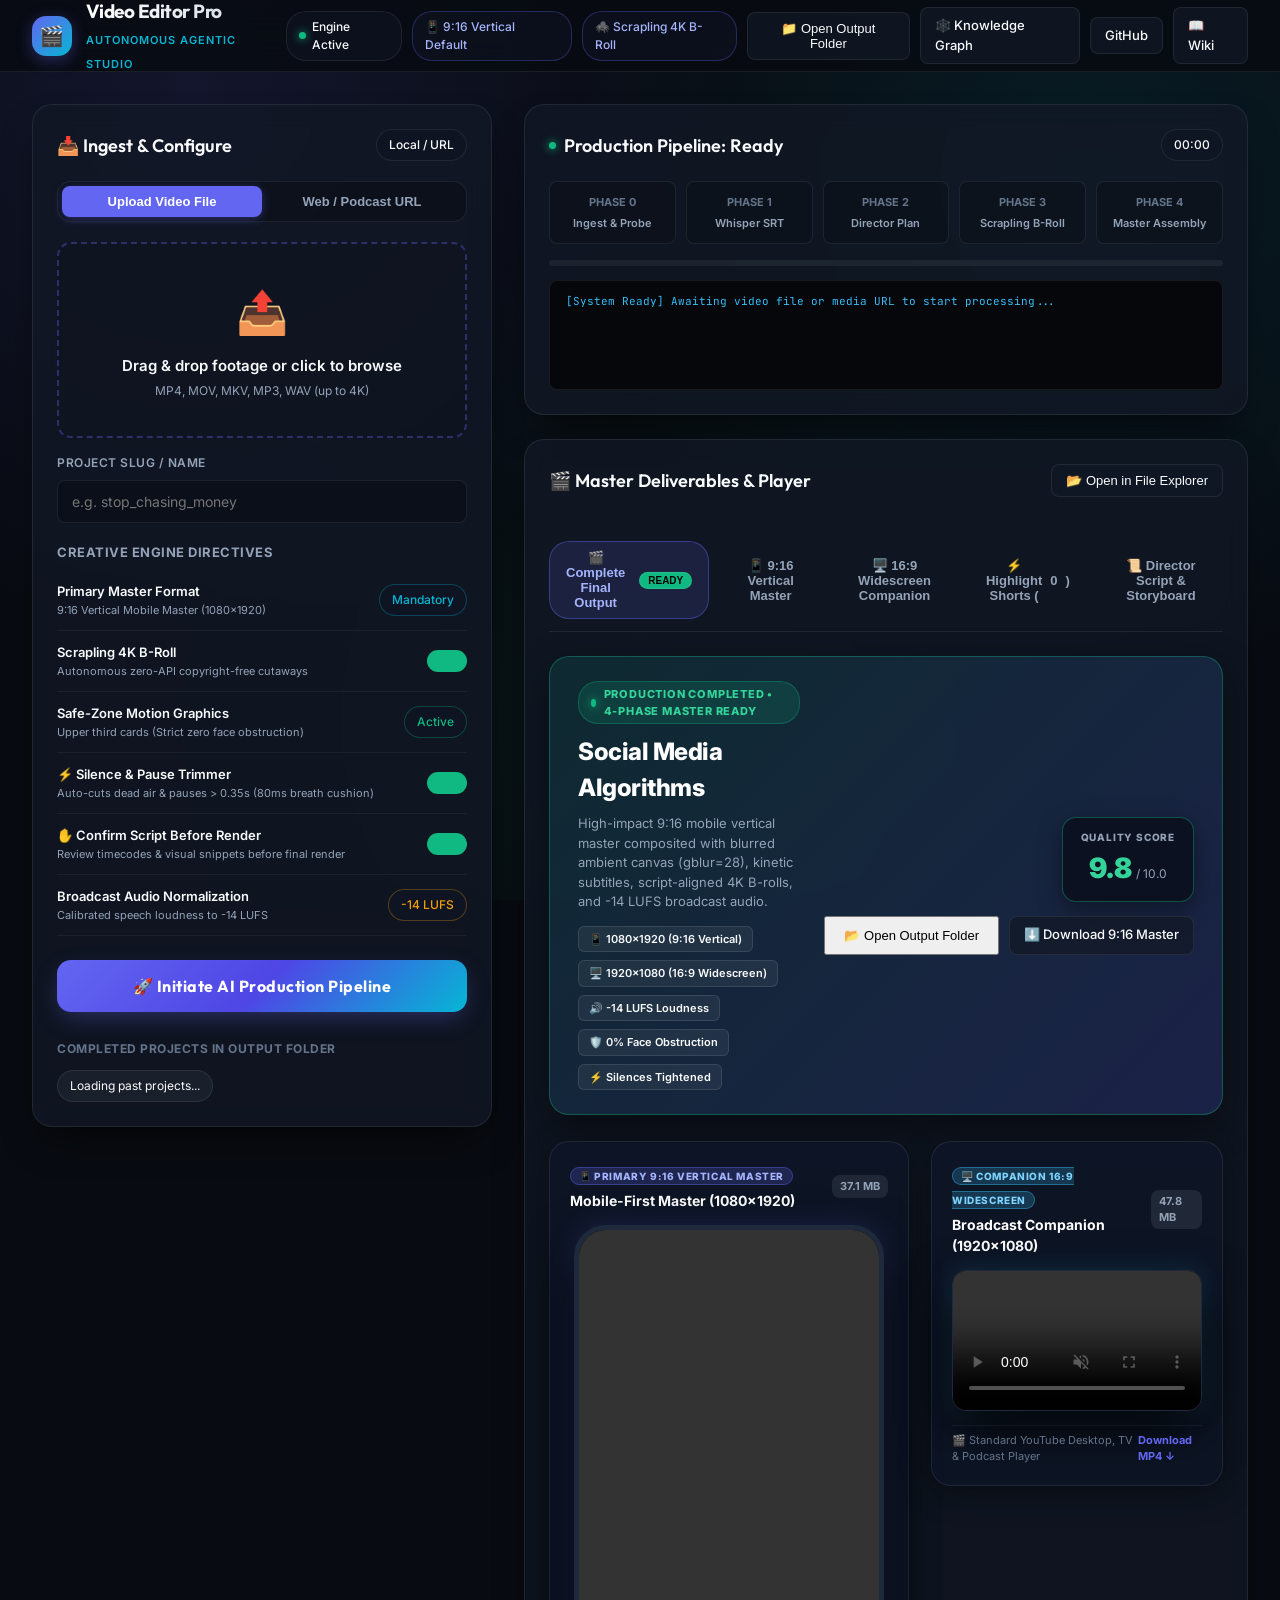
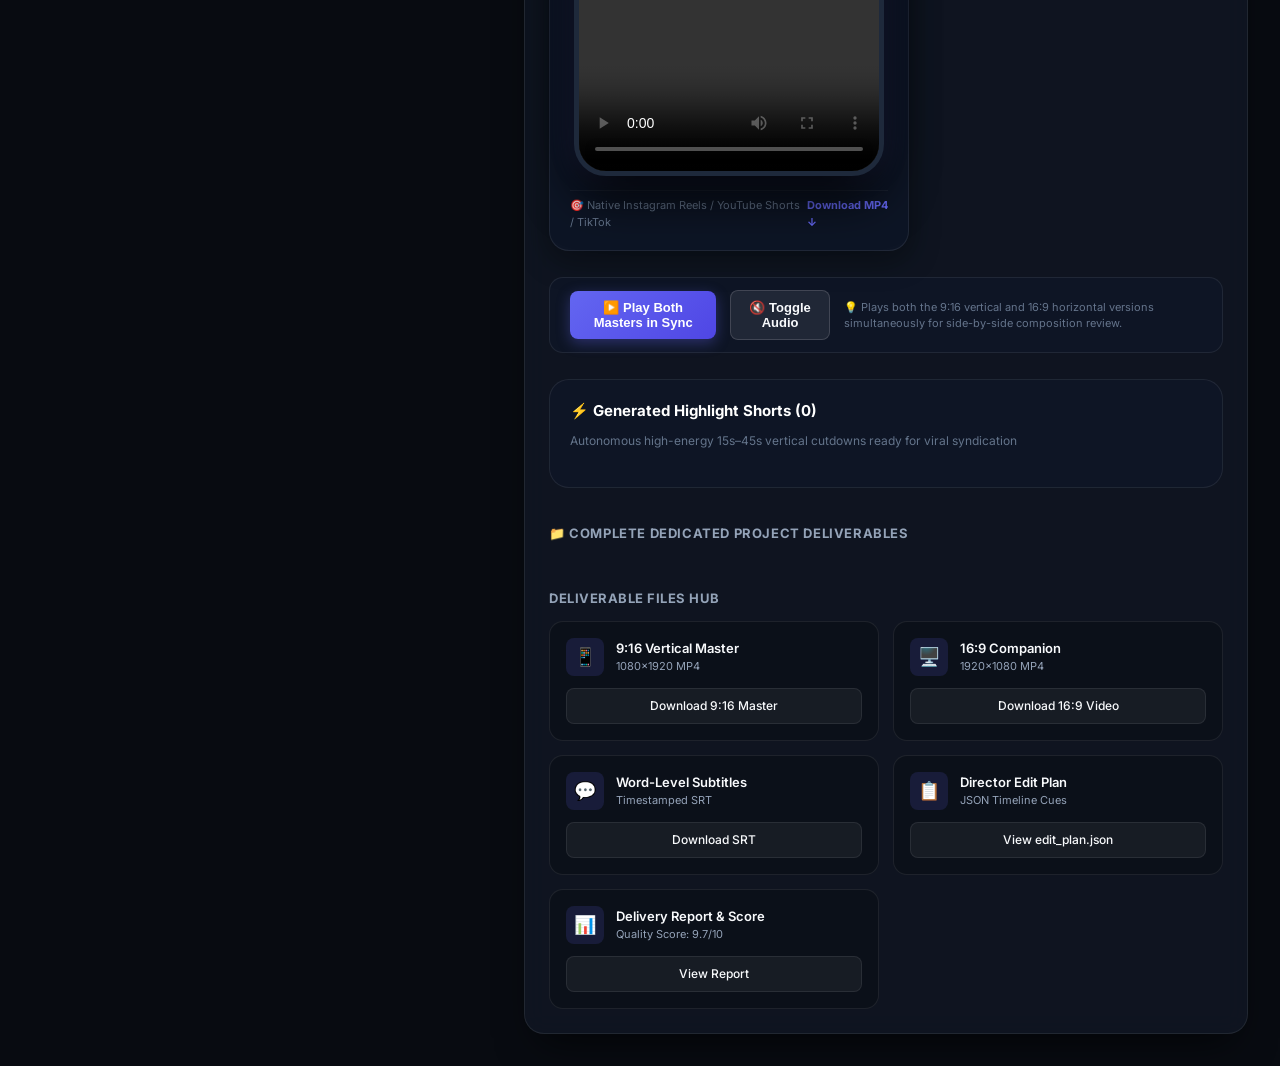
==== commit 25b1c84c: "feat(ui): add complete final output rendering tab with dual master theater and auto-activation" ====
--- a/agentic-video-studio/web/index.html
+++ b/agentic-video-studio/web/index.html
@@ -236,7 +236,10 @@
 
         <!-- View Switcher Tabs -->
         <div class="view-tabs">
-          <button class="view-tab active" id="tab-view-9x16">📱 9:16 Vertical Master</button>
+          <button class="view-tab active" id="tab-view-final">
+            🎬 Complete Final Output <span class="badge" id="badge-final-ready" style="margin-left:6px; font-size:10px; padding:2px 8px; background:var(--emerald); color:#000; font-weight:800; border-radius:12px;">READY</span>
+          </button>
+          <button class="view-tab" id="tab-view-9x16">📱 9:16 Vertical Master</button>
           <button class="view-tab" id="tab-view-16x9">🖥️ 16:9 Widescreen Companion</button>
           <button class="view-tab" id="tab-view-shorts">⚡ Highlight Shorts (<span id="shorts-count">0</span>)</button>
           <button class="view-tab" id="tab-view-storyboard">
@@ -244,8 +247,122 @@
           </button>
         </div>
 
+        <!-- View 0: Complete Final Output Master Showcase -->
+        <div id="view-container-final" class="final-output-theater">
+          <!-- Celebration & Master Audit Banner -->
+          <div class="final-hero-banner">
+            <div class="final-hero-left">
+              <div class="final-status-pill">
+                <span class="pulse-dot"></span>
+                <span>PRODUCTION COMPLETED • 4-PHASE MASTER READY</span>
+              </div>
+              <h2 id="final-project-title" class="final-hero-title">Social Media Algorithms</h2>
+              <p id="final-hero-desc" class="final-hero-desc">
+                High-impact 9:16 mobile vertical master composited with blurred ambient canvas (gblur=28), kinetic subtitles, script-aligned 4K B-rolls, and -14 LUFS broadcast audio.
+              </p>
+              <div class="final-badges-strip">
+                <span class="final-meta-tag">📱 1080×1920 (9:16 Vertical)</span>
+                <span class="final-meta-tag">🖥️ 1920×1080 (16:9 Widescreen)</span>
+                <span class="final-meta-tag">🔊 -14 LUFS Loudness</span>
+                <span class="final-meta-tag">🛡️ 0% Face Obstruction</span>
+                <span class="final-meta-tag">⚡ Silences Tightened</span>
+              </div>
+            </div>
+            <div class="final-hero-right">
+              <div class="final-score-box">
+                <span class="score-label">QUALITY SCORE</span>
+                <strong id="final-score-val" class="score-number">9.8</strong>
+                <span class="score-denom">/ 10.0</span>
+              </div>
+              <div class="final-hero-actions">
+                <button class="btn-primary" id="btn-final-open-folder" style="padding: 10px 18px; font-size: 13px;">
+                  📂 Open Output Folder
+                </button>
+                <a href="#" id="btn-final-download-9x16" class="btn-icon" download style="text-decoration:none; display:inline-flex; align-items:center; gap:6px;">
+                  ⬇️ Download 9:16 Master
+                </a>
+              </div>
+            </div>
+          </div>
+
+          <!-- Dual Split Master Theater (Side-by-Side Comparison) -->
+          <div class="dual-theater-grid">
+            <!-- Left: 9:16 Vertical Master -->
+            <div class="theater-card vertical-card">
+              <div class="theater-card-header">
+                <div class="theater-title-group">
+                  <span class="theater-badge vertical">📱 PRIMARY 9:16 VERTICAL MASTER</span>
+                  <h5>Mobile-First Master (1080×1920)</h5>
+                </div>
+                <span class="theater-size-pill" id="final-size-9x16">37.1 MB</span>
+              </div>
+              <div class="phone-mockup-final">
+                <video id="player-final-9x16" controls playsinline preload="metadata">
+                  <source id="player-final-9x16-src" src="" type="video/mp4">
+                </video>
+              </div>
+              <div class="theater-card-footer">
+                <span>🎯 Native Instagram Reels / YouTube Shorts / TikTok</span>
+                <a href="#" id="final-link-dl-9x16" class="text-link" download>Download MP4 ↓</a>
+              </div>
+            </div>
+
+            <!-- Right: 16:9 Companion Widescreen -->
+            <div class="theater-card horizontal-card">
+              <div class="theater-card-header">
+                <div class="theater-title-group">
+                  <span class="theater-badge horizontal">🖥️ COMPANION 16:9 WIDESCREEN</span>
+                  <h5>Broadcast Companion (1920×1080)</h5>
+                </div>
+                <span class="theater-size-pill" id="final-size-16x9">47.8 MB</span>
+              </div>
+              <div class="widescreen-frame-final">
+                <video id="player-final-16x9" controls playsinline preload="metadata">
+                  <source id="player-final-16x9-src" src="" type="video/mp4">
+                </video>
+              </div>
+              <div class="theater-card-footer">
+                <span>🎬 Standard YouTube Desktop, TV & Podcast Player</span>
+                <a href="#" id="final-link-dl-16x9" class="text-link" download>Download MP4 ↓</a>
+              </div>
+            </div>
+          </div>
+
+          <!-- Synced Playback Controller -->
+          <div class="sync-playback-bar">
+            <button id="btn-sync-play" class="btn-sync">
+              <span>▶️ Play Both Masters in Sync</span>
+            </button>
+            <button id="btn-sync-mute" class="btn-sync secondary">
+              <span>🔇 Toggle Audio</span>
+            </button>
+            <div class="sync-info-text">
+              <span>💡 Plays both the 9:16 vertical and 16:9 horizontal versions simultaneously for side-by-side composition review.</span>
+            </div>
+          </div>
+
+          <!-- Highlight Shorts Shelf -->
+          <div class="final-shorts-shelf">
+            <div class="shelf-header">
+              <h4>⚡ Generated Highlight Shorts (<span id="final-shorts-count">0</span>)</h4>
+              <span class="shelf-sub">Autonomous high-energy 15s–45s vertical cutdowns ready for viral syndication</span>
+            </div>
+            <div class="final-shorts-row" id="final-shorts-grid">
+              <!-- Dynamically populated shorts cards -->
+            </div>
+          </div>
+
+          <!-- Complete Deliverables Matrix -->
+          <div class="final-deliverables-matrix">
+            <h4 class="matrix-heading">📁 Complete Dedicated Project Deliverables</h4>
+            <div class="deliverables-grid" id="final-deliverables-cards">
+              <!-- Cards for 9x16, 16x9, SRT, Screenplay Script, Storyboard, Delivery Report -->
+            </div>
+          </div>
+        </div>
+
         <!-- View 1: 9:16 Vertical Player Simulator -->
-        <div id="view-container-9x16" class="player-container-9x16">
+        <div id="view-container-9x16" class="player-container-9x16" style="display: none;">
           <div class="phone-mockup">
             <video id="player-9x16" controls playsinline preload="metadata">
               <source id="player-9x16-src" src="" type="video/mp4">
--- a/agentic-video-studio/web/style.css
+++ b/agentic-video-studio/web/style.css
@@ -875,3 +875,409 @@
   }
 }
 
+/* ========================================================
+   Complete Final Output Master Showcase Theater Styles
+   ======================================================== */
+.final-output-theater {
+  display: flex;
+  flex-direction: column;
+  gap: 26px;
+  animation: fadeIn 0.3s ease;
+}
+
+.final-hero-banner {
+  background: linear-gradient(135deg, rgba(16, 185, 129, 0.12), rgba(99, 102, 241, 0.16)), rgba(15, 23, 42, 0.7);
+  border: 1px solid rgba(16, 185, 129, 0.35);
+  border-radius: var(--radius-lg);
+  padding: 24px 28px;
+  display: flex;
+  justify-content: space-between;
+  align-items: center;
+  gap: 24px;
+  box-shadow: 0 12px 36px rgba(0, 0, 0, 0.45);
+}
+
+.final-hero-left {
+  flex: 1;
+}
+
+.final-status-pill {
+  display: inline-flex;
+  align-items: center;
+  gap: 8px;
+  font-size: 11px;
+  font-weight: 800;
+  letter-spacing: 0.8px;
+  color: #34D399;
+  background: rgba(16, 185, 129, 0.15);
+  border: 1px solid rgba(16, 185, 129, 0.3);
+  padding: 4px 12px;
+  border-radius: 20px;
+  margin-bottom: 10px;
+}
+
+.pulse-dot {
+  width: 8px;
+  height: 8px;
+  border-radius: 50%;
+  background: #10B981;
+  box-shadow: 0 0 10px #10B981;
+  animation: pulseDot 2s infinite ease-in-out;
+}
+
+@keyframes pulseDot {
+  0%, 100% { transform: scale(1); opacity: 1; }
+  50% { transform: scale(1.3); opacity: 0.5; }
+}
+
+.final-hero-title {
+  font-size: 24px;
+  font-weight: 800;
+  color: #FFFFFF;
+  margin: 0 0 8px 0;
+  letter-spacing: -0.5px;
+}
+
+.final-hero-desc {
+  font-size: 13px;
+  color: var(--text-muted);
+  line-height: 1.5;
+  margin: 0 0 14px 0;
+  max-width: 680px;
+}
+
+.final-badges-strip {
+  display: flex;
+  flex-wrap: wrap;
+  gap: 8px;
+}
+
+.final-meta-tag {
+  font-size: 11px;
+  font-weight: 600;
+  padding: 4px 10px;
+  border-radius: 6px;
+  background: rgba(255, 255, 255, 0.06);
+  border: 1px solid rgba(255, 255, 255, 0.1);
+  color: var(--text-main);
+}
+
+.final-hero-right {
+  display: flex;
+  flex-direction: column;
+  align-items: flex-end;
+  gap: 14px;
+}
+
+.final-score-box {
+  background: rgba(10, 15, 28, 0.85);
+  border: 1px solid rgba(16, 185, 129, 0.4);
+  padding: 12px 18px;
+  border-radius: 14px;
+  text-align: center;
+  box-shadow: 0 8px 24px rgba(0, 0, 0, 0.4);
+}
+
+.score-label {
+  display: block;
+  font-size: 10px;
+  font-weight: 800;
+  letter-spacing: 0.8px;
+  color: var(--text-muted);
+  margin-bottom: 2px;
+}
+
+.score-number {
+  font-size: 28px;
+  font-weight: 900;
+  color: #34D399;
+}
+
+.score-denom {
+  font-size: 12px;
+  color: var(--text-muted);
+}
+
+.final-hero-actions {
+  display: flex;
+  gap: 10px;
+}
+
+/* Dual Split Theater Grid */
+.dual-theater-grid {
+  display: grid;
+  grid-template-columns: 360px 1fr;
+  gap: 22px;
+  align-items: start;
+}
+
+@media (max-width: 1024px) {
+  .dual-theater-grid {
+    grid-template-columns: 1fr;
+  }
+}
+
+.theater-card {
+  background: rgba(15, 23, 42, 0.65);
+  border: 1px solid var(--border-subtle);
+  border-radius: var(--radius-lg);
+  padding: 20px;
+  display: flex;
+  flex-direction: column;
+  gap: 14px;
+  box-shadow: 0 8px 30px rgba(0, 0, 0, 0.4);
+  transition: border-color 0.2s ease;
+}
+
+.theater-card:hover {
+  border-color: rgba(99, 102, 241, 0.4);
+}
+
+.theater-card-header {
+  display: flex;
+  justify-content: space-between;
+  align-items: center;
+}
+
+.theater-title-group h5 {
+  margin: 4px 0 0 0;
+  font-size: 14px;
+  font-weight: 700;
+  color: #FFFFFF;
+}
+
+.theater-badge {
+  font-size: 10px;
+  font-weight: 800;
+  letter-spacing: 0.6px;
+  padding: 2px 8px;
+  border-radius: 12px;
+}
+
+.theater-badge.vertical {
+  background: rgba(99, 102, 241, 0.2);
+  color: #A5B4FC;
+  border: 1px solid rgba(99, 102, 241, 0.4);
+}
+
+.theater-badge.horizontal {
+  background: rgba(56, 189, 248, 0.2);
+  color: #7DD3FC;
+  border: 1px solid rgba(56, 189, 248, 0.4);
+}
+
+.theater-size-pill {
+  font-size: 11px;
+  font-weight: 700;
+  padding: 3px 8px;
+  background: rgba(255, 255, 255, 0.08);
+  border-radius: 8px;
+  color: var(--text-muted);
+}
+
+/* Phone Mockup in Final View */
+.phone-mockup-final {
+  width: 100%;
+  max-width: 310px;
+  aspect-ratio: 9 / 16;
+  margin: 0 auto;
+  background: #000000;
+  border-radius: 32px;
+  border: 5px solid #1E293B;
+  box-shadow: 0 20px 50px rgba(0, 0, 0, 0.9), 0 0 25px rgba(99, 102, 241, 0.25);
+  overflow: hidden;
+  position: relative;
+}
+
+.phone-mockup-final video {
+  width: 100%;
+  height: 100%;
+  object-fit: cover;
+}
+
+/* Widescreen Theater Frame in Final View */
+.widescreen-frame-final {
+  width: 100%;
+  aspect-ratio: 16 / 9;
+  background: #000000;
+  border-radius: var(--radius-md);
+  border: 1px solid #1E293B;
+  overflow: hidden;
+  box-shadow: 0 20px 50px rgba(0, 0, 0, 0.9), 0 0 25px rgba(56, 189, 248, 0.2);
+}
+
+.widescreen-frame-final video {
+  width: 100%;
+  height: 100%;
+  object-fit: contain;
+}
+
+.theater-card-footer {
+  display: flex;
+  justify-content: space-between;
+  align-items: center;
+  font-size: 11px;
+  color: var(--text-dim);
+  padding-top: 6px;
+  border-top: 1px solid rgba(255, 255, 255, 0.05);
+}
+
+.text-link {
+  color: var(--primary);
+  text-decoration: none;
+  font-weight: 700;
+  transition: color 0.2s ease;
+}
+
+.text-link:hover {
+  color: var(--cyan);
+  text-decoration: underline;
+}
+
+/* Synced Playback Controller */
+.sync-playback-bar {
+  background: rgba(15, 23, 42, 0.6);
+  border: 1px solid var(--border-subtle);
+  border-radius: var(--radius-md);
+  padding: 12px 20px;
+  display: flex;
+  align-items: center;
+  gap: 14px;
+}
+
+.btn-sync {
+  background: linear-gradient(135deg, var(--primary), #4F46E5);
+  color: #FFFFFF;
+  border: none;
+  font-weight: 700;
+  font-size: 13px;
+  padding: 9px 18px;
+  border-radius: 8px;
+  cursor: pointer;
+  display: inline-flex;
+  align-items: center;
+  gap: 8px;
+  box-shadow: 0 4px 14px var(--primary-glow);
+  transition: all 0.2s ease;
+}
+
+.btn-sync:hover {
+  transform: translateY(-1px);
+  box-shadow: 0 6px 20px var(--primary-glow);
+}
+
+.btn-sync.secondary {
+  background: rgba(255, 255, 255, 0.08);
+  border: 1px solid rgba(255, 255, 255, 0.15);
+  box-shadow: none;
+  color: var(--text-main);
+}
+
+.btn-sync.secondary:hover {
+  background: rgba(255, 255, 255, 0.12);
+}
+
+.sync-info-text {
+  font-size: 11px;
+  color: var(--text-dim);
+  margin-left: auto;
+}
+
+/* Highlight Shorts Shelf */
+.final-shorts-shelf {
+  background: rgba(15, 23, 42, 0.5);
+  border: 1px solid var(--border-subtle);
+  border-radius: var(--radius-lg);
+  padding: 20px;
+}
+
+.shelf-header {
+  margin-bottom: 16px;
+}
+
+.shelf-header h4 {
+  font-size: 15px;
+  font-weight: 700;
+  color: #FFFFFF;
+  margin: 0 0 4px 0;
+}
+
+.shelf-sub {
+  font-size: 12px;
+  color: var(--text-dim);
+}
+
+.final-shorts-row {
+  display: grid;
+  grid-template-columns: repeat(auto-fill, minmax(180px, 1fr));
+  gap: 14px;
+}
+
+.final-short-card {
+  background: rgba(10, 15, 28, 0.85);
+  border: 1px solid var(--border-subtle);
+  border-radius: 14px;
+  padding: 10px;
+  cursor: pointer;
+  transition: all 0.25s ease;
+  display: flex;
+  flex-direction: column;
+  gap: 8px;
+}
+
+.final-short-card:hover {
+  border-color: var(--primary);
+  transform: translateY(-3px);
+  box-shadow: 0 10px 25px rgba(0, 0, 0, 0.5), 0 0 15px var(--primary-glow);
+}
+
+.final-short-thumb {
+  width: 100%;
+  aspect-ratio: 9 / 16;
+  border-radius: 10px;
+  background: #000;
+  overflow: hidden;
+  position: relative;
+}
+
+.final-short-thumb video {
+  width: 100%;
+  height: 100%;
+  object-fit: cover;
+}
+
+.final-short-meta {
+  font-size: 11px;
+  font-weight: 700;
+  color: var(--text-main);
+  white-space: nowrap;
+  overflow: hidden;
+  text-overflow: ellipsis;
+}
+
+.final-short-dl {
+  font-size: 10px;
+  color: var(--cyan);
+  text-decoration: none;
+  font-weight: 600;
+}
+
+.final-short-dl:hover {
+  text-decoration: underline;
+}
+
+/* Complete Deliverables Matrix */
+.final-deliverables-matrix {
+  margin-top: 10px;
+}
+
+.matrix-heading {
+  font-size: 13px;
+  font-weight: 700;
+  color: var(--text-muted);
+  text-transform: uppercase;
+  margin-bottom: 12px;
+  letter-spacing: 0.6px;
+}
+
+
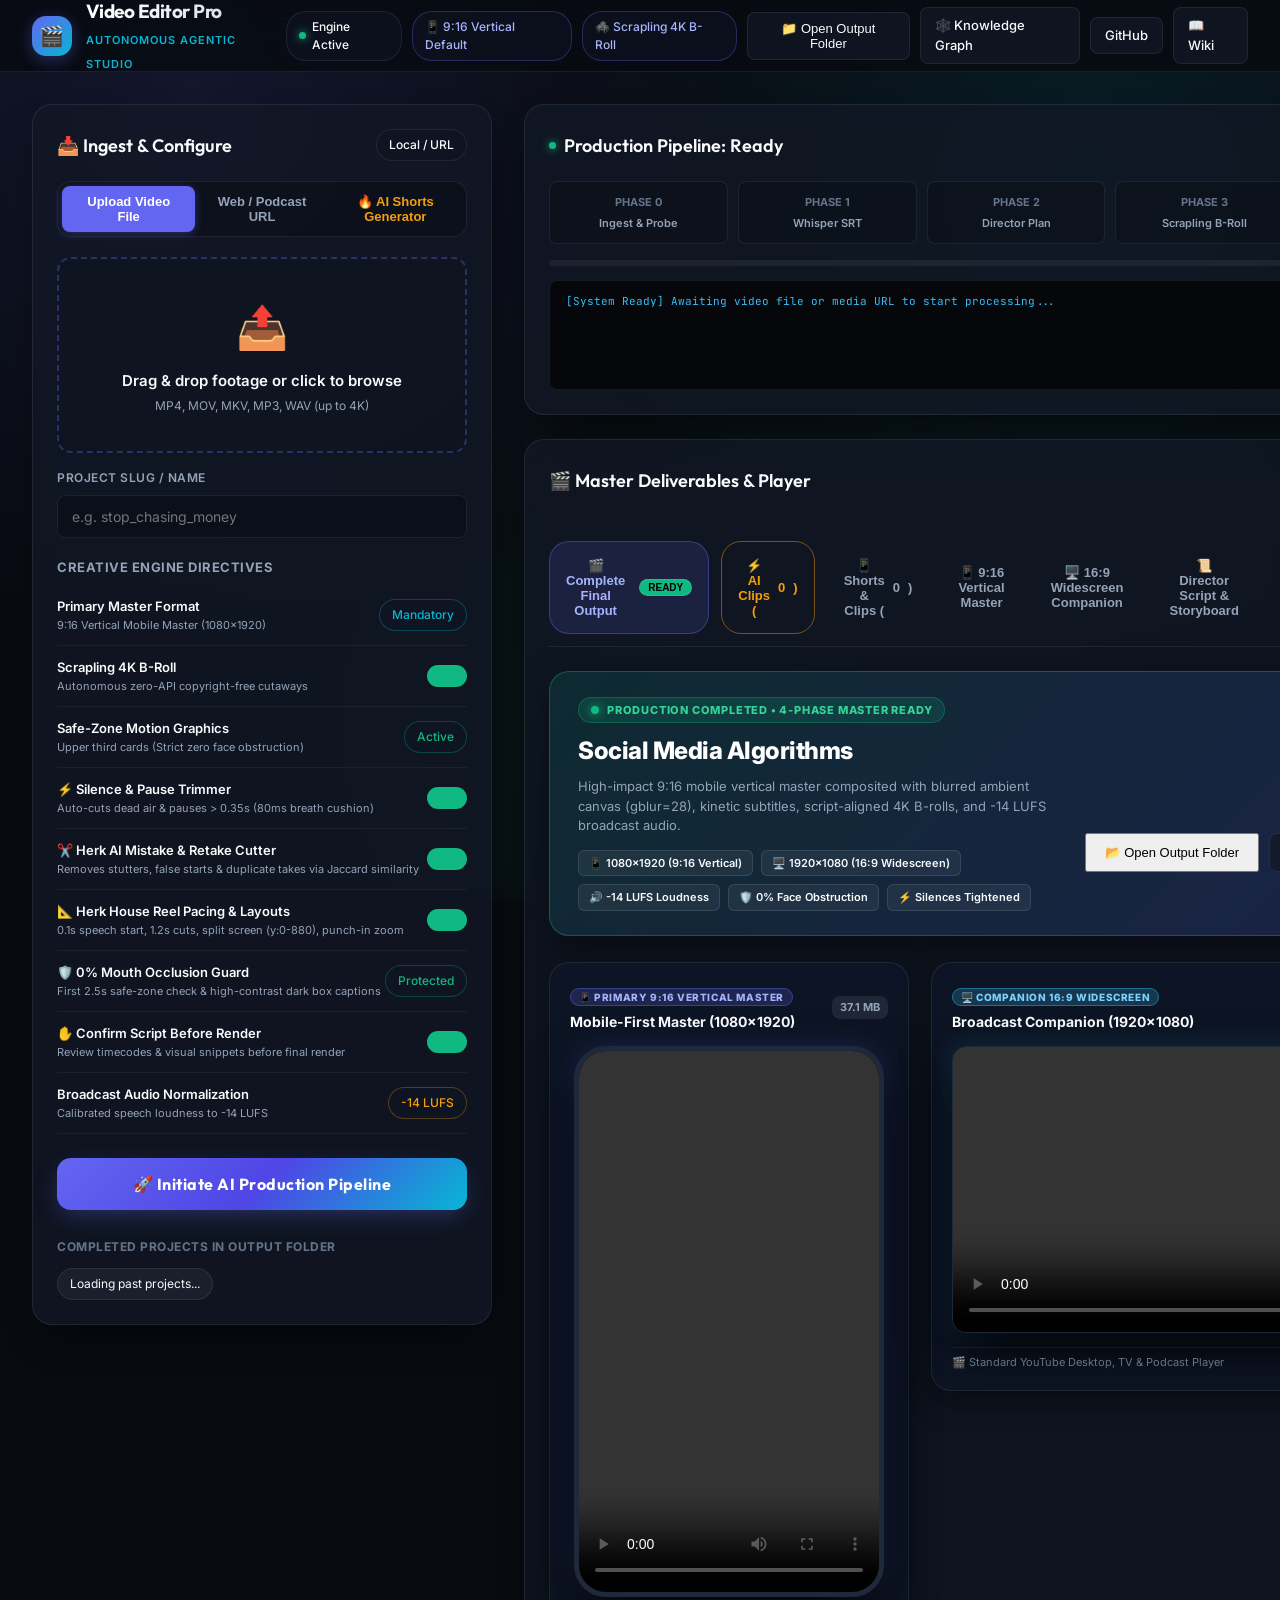
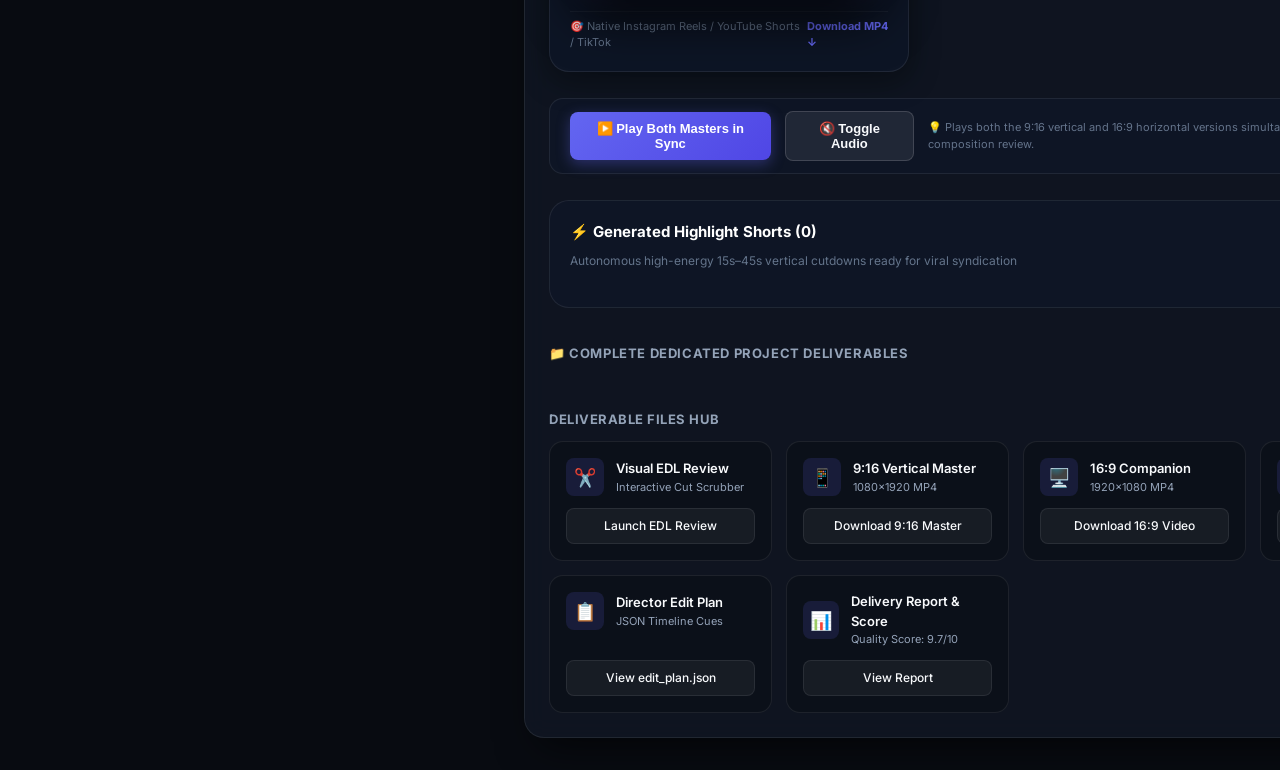
==== commit d4ca49ab: "feat: add AI clip generator shelf with small tab display, 1-click studio edit, and Herk editing kit" ====
--- a/agentic-video-studio/web/index.html
+++ b/agentic-video-studio/web/index.html
@@ -4,7 +4,7 @@
   <meta charset="UTF-8">
   <meta name="viewport" content="width=device-width, initial-scale=1.0">
   <title>Video Editor Pro | Autonomous Video & Podcast Studio</title>
-  <link rel="stylesheet" href="style.css">
+  <link rel="stylesheet" href="style.css?v=11">
   <link rel="icon" href="data:image/svg+xml,<svg xmlns=%22http://www.w3.org/2000/svg%22 viewBox=%220 0 100 100%22><text y=%22.9em%22 font-size=%2290%22>🎬</text></svg>">
 </head>
 <body>
@@ -60,6 +60,7 @@
         <div class="tabs-control">
           <button class="tab-btn active" id="tab-file-mode">Upload Video File</button>
           <button class="tab-btn" id="tab-url-mode">Web / Podcast URL</button>
+          <button class="tab-btn" id="tab-shorts-mode" style="border-color: rgba(245, 158, 11, 0.4); color: var(--amber);">🔥 AI Shorts Generator</button>
         </div>
 
         <!-- File Upload Section -->
@@ -90,6 +91,56 @@
           </div>
         </div>
 
+        <!-- AI Shorts Generator Section (Anil Matcha Engine + Groq AI) -->
+        <div id="section-shorts-input" style="display: none;">
+          <div class="input-group">
+            <label class="input-label" for="shorts-source-url">YouTube Video or Podcast URL</label>
+            <input type="url" id="shorts-source-url" class="input-field" placeholder="https://www.youtube.com/watch?v=... or direct MP4 URL">
+          </div>
+          
+          <div style="margin: 10px 0; text-align: center; color: var(--text-muted); font-size: 11px; text-transform: uppercase; letter-spacing: 1px;">— OR DROP LOCAL FILE —</div>
+          
+          <div class="dropzone" id="shorts-dropzone" style="padding: 14px;">
+            <input type="file" id="shorts-file-input" accept="video/mp4,video/quicktime,video/webm,audio/*" style="display: none;">
+            <div class="dropzone-icon" style="font-size: 20px;">⚡</div>
+            <div class="dropzone-text">
+              <h5 id="shorts-drop-filename" style="font-size: 13px; font-weight: 700;">Drop long video to split into shorts</h5>
+              <p id="shorts-drop-subtext" style="font-size: 11px; color: var(--text-muted);">MP4, MOV, MKV up to 4K</p>
+            </div>
+          </div>
+
+          <div style="display: grid; grid-template-columns: 1fr 1fr; gap: 8px; margin-top: 12px;">
+            <div class="input-group">
+              <label class="input-label" for="shorts-count-select">Shorts to Generate</label>
+              <select id="shorts-count-select" class="input-field" style="background: rgba(15, 23, 42, 0.9);">
+                <option value="2">2 Viral Candidates</option>
+                <option value="3" selected>3 Viral Candidates</option>
+                <option value="4">4 Viral Candidates</option>
+                <option value="5">5 Viral Candidates</option>
+              </select>
+            </div>
+            <div class="input-group">
+              <label class="input-label" for="shorts-duration-select">Target Duration</label>
+              <select id="shorts-duration-select" class="input-field" style="background: rgba(15, 23, 42, 0.9);">
+                <option value="20-35">15s - 35s (Fast Hook)</option>
+                <option value="30-50" selected>30s - 50s (Standard)</option>
+                <option value="45-60">45s - 60s (Deep Story)</option>
+              </select>
+            </div>
+          </div>
+
+          <div style="margin-top: 10px; background: rgba(245, 158, 11, 0.08); border: 1px solid rgba(245, 158, 11, 0.25); border-radius: 8px; padding: 8px 12px; font-size: 11px; color: #fde68a;">
+            <strong>⚡ Anil Matcha Engine + Groq AI:</strong>
+            <p style="margin-top: 2px; color: var(--text-muted); font-size: 10.5px;">
+              Analyzes virality peaks via Groq LLM (<code>openai/gpt-oss-120b</code>), cuts 9:16 vertical candidate shorts, and imports chosen shorts directly into Video Editor Pro with Storyboard review pause.
+            </p>
+          </div>
+
+          <button id="btn-run-shorts-extract" class="btn-primary" style="width: 100%; margin-top: 12px; background: linear-gradient(135deg, #f59e0b, #d97706); border-color: #f59e0b; color: #000; font-weight: 800;">
+            🔥 Discover & Generate High-Performing Shorts
+          </button>
+        </div>
+
         <!-- Project Name -->
         <div class="input-group" style="margin-top: 16px;">
           <label class="input-label" for="project-name">Project Slug / Name</label>
@@ -136,6 +187,36 @@
               <input type="checkbox" id="toggle-trim-silence" checked style="opacity: 0; width: 0; height: 0;">
               <span style="position: absolute; cursor: pointer; top: 0; left: 0; right: 0; bottom: 0; background-color: var(--emerald); border-radius: 22px; transition: .4s;"></span>
             </label>
+          </div>
+
+          <div class="setting-row">
+            <div class="setting-info">
+              <h5>✂️ Herk AI Mistake & Retake Cutter</h5>
+              <p>Removes stutters, false starts & duplicate takes via Jaccard similarity</p>
+            </div>
+            <label style="position: relative; display: inline-block; width: 40px; height: 22px;">
+              <input type="checkbox" id="toggle-cut-mistakes" checked style="opacity: 0; width: 0; height: 0;">
+              <span style="position: absolute; cursor: pointer; top: 0; left: 0; right: 0; bottom: 0; background-color: var(--emerald); border-radius: 22px; transition: .4s;"></span>
+            </label>
+          </div>
+
+          <div class="setting-row">
+            <div class="setting-info">
+              <h5>📐 Herk House Reel Pacing & Layouts</h5>
+              <p>0.1s speech start, 1.2s cuts, split screen (y:0-880), punch-in zoom</p>
+            </div>
+            <label style="position: relative; display: inline-block; width: 40px; height: 22px;">
+              <input type="checkbox" id="toggle-house-pacing" checked style="opacity: 0; width: 0; height: 0;">
+              <span style="position: absolute; cursor: pointer; top: 0; left: 0; right: 0; bottom: 0; background-color: var(--emerald); border-radius: 22px; transition: .4s;"></span>
+            </label>
+          </div>
+
+          <div class="setting-row">
+            <div class="setting-info">
+              <h5>🛡️ 0% Mouth Occlusion Guard</h5>
+              <p>First 2.5s safe-zone check & high-contrast dark box captions</p>
+            </div>
+            <span class="badge" style="color: var(--emerald); border-color: rgba(16,185,129,0.3);">Protected</span>
           </div>
 
           <div class="setting-row">
@@ -239,13 +320,22 @@
           <button class="view-tab active" id="tab-view-final">
             🎬 Complete Final Output <span class="badge" id="badge-final-ready" style="margin-left:6px; font-size:10px; padding:2px 8px; background:var(--emerald); color:#000; font-weight:800; border-radius:12px;">READY</span>
           </button>
+          <button class="view-tab" id="tab-view-ai-clips" style="border-color: rgba(245, 158, 11, 0.45); color: var(--amber); font-weight: 700;">
+            ⚡ AI Clips (<span id="ai-clips-count">0</span>)
+          </button>
+          <button class="view-tab" id="tab-view-shorts">
+            📱 Shorts & Clips (<span id="shorts-count">0</span>)
+          </button>
           <button class="view-tab" id="tab-view-9x16">📱 9:16 Vertical Master</button>
           <button class="view-tab" id="tab-view-16x9">🖥️ 16:9 Widescreen Companion</button>
-          <button class="view-tab" id="tab-view-shorts">⚡ Highlight Shorts (<span id="shorts-count">0</span>)</button>
+
           <button class="view-tab" id="tab-view-storyboard">
             📜 Director Script & Storyboard <span class="badge" id="badge-storyboard-ready" style="display:none; margin-left:6px; font-size:10px; padding:2px 8px; background:var(--amber); color:#000; font-weight:800; border-radius:12px;">ACTION REQUIRED</span>
           </button>
-        </div>
+          <button class="view-tab" id="tab-view-edl">✂️ Visual EDL & Mistakes (<span id="edl-cuts-count">0</span>)</button>
+          <button class="view-tab" id="tab-view-preflight">🛡️ Preflight Audit</button>
+        </div>
+
 
         <!-- View 0: Complete Final Output Master Showcase -->
         <div id="view-container-final" class="final-output-theater">
@@ -378,10 +468,34 @@
           </video>
         </div>
 
-        <!-- View 3: Highlight Shorts Gallery -->
+        <!-- View 3: Highlight Shorts Gallery (with Small Tabs for AI Clips & Master Shorts) -->
         <div id="view-container-shorts" style="display: none;">
-          <div class="shorts-row" id="shorts-gallery">
-            <!-- Dynamically populated -->
+          <div class="shorts-subtabs-bar" style="display: flex; align-items: center; justify-content: space-between; margin-bottom: 16px; border-bottom: 1px solid var(--border-subtle); padding-bottom: 12px; gap: 12px; flex-wrap: wrap;">
+            <div style="display: flex; gap: 8px;">
+              <button class="subtab-btn active" id="subtab-btn-ai-clips" type="button">
+                ⚡ AI Clip Generator Cuts (<span id="subtab-ai-count">0</span>)
+              </button>
+              <button class="subtab-btn" id="subtab-btn-project-shorts" type="button">
+                🎬 Project Master Shorts (<span id="subtab-proj-count">0</span>)
+              </button>
+            </div>
+            <button class="btn-icon" style="font-size: 11px; padding: 4px 12px; color: var(--amber);" onclick="document.getElementById('tab-view-ai-clips').click()">
+              Open Full AI Clips Shelf ↗
+            </button>
+          </div>
+
+          <!-- Subtab 1: AI Clip Generator Small Tab Shelf -->
+          <div id="subtab-content-ai-clips" style="display: block;">
+            <div class="shorts-row" id="shorts-ai-gallery" style="display: flex; gap: 14px; overflow-x: auto; padding-bottom: 12px;">
+              <!-- Dynamically populated small cards -->
+            </div>
+          </div>
+
+          <!-- Subtab 2: Project Master Shorts -->
+          <div id="subtab-content-project-shorts" style="display: none;">
+            <div class="shorts-row" id="shorts-gallery">
+              <!-- Dynamically populated project shorts -->
+            </div>
           </div>
         </div>
 
@@ -429,6 +543,222 @@
             </div>
           </div>
         </div>
+
+        <!-- View 5: Visual EDL Review & Mistake Cutter (Herk Edit Kit) -->
+        <div id="view-container-edl" style="display: none;">
+          <div class="edl-header-banner" style="background: var(--bg-card); border: 1px solid var(--border-subtle); border-radius: var(--radius-md); padding: 20px; margin-bottom: 20px;">
+            <div style="display: flex; justify-content: space-between; align-items: center; margin-bottom: 16px;">
+              <div>
+                <h4 style="font-size: 16px; font-weight: 700; color: #fff; display: flex; align-items: center; gap: 8px;">
+                  <span>✂️ Edit Decision List (EDL) & Speech Cleaner</span>
+                  <span class="badge" style="color: var(--cyan); border-color: rgba(6,182,212,0.3); font-size: 11px;">Herk Edit Kit Engine</span>
+                </h4>
+                <p style="font-size: 12px; color: var(--text-muted); margin-top: 4px;">
+                  Scans word timestamps for stutters, repeated false starts & retakes. Previews keep vs cut intervals with transcript retiming.
+                </p>
+              </div>
+              <a href="#" id="btn-launch-edl-standalone" target="_blank" class="btn-primary" style="text-decoration: none; padding: 9px 18px; font-size: 12px; font-weight: 600;">
+                ↗ Launch Interactive Scrubber
+              </a>
+            </div>
+
+            <!-- Stats Row -->
+            <div style="display: grid; grid-template-columns: repeat(auto-fit, minmax(140px, 1fr)); gap: 12px;">
+              <div class="sb-meta-card">
+                <span class="sb-meta-label">Original Duration</span>
+                <strong id="edl-stat-original" class="sb-meta-val">0.0s</strong>
+              </div>
+              <div class="sb-meta-card">
+                <span class="sb-meta-label">Tightened Duration</span>
+                <strong id="edl-stat-tightened" class="sb-meta-val" style="color: var(--emerald);">0.0s</strong>
+              </div>
+              <div class="sb-meta-card">
+                <span class="sb-meta-label">Total Time Saved</span>
+                <strong id="edl-stat-saved" class="sb-meta-val" style="color: var(--rose);">-0.0s</strong>
+              </div>
+              <div class="sb-meta-card">
+                <span class="sb-meta-label">Efficiency Boost</span>
+                <strong id="edl-stat-pct" class="sb-meta-val" style="color: var(--cyan);">0%</strong>
+              </div>
+              <div class="sb-meta-card">
+                <span class="sb-meta-label">Mistakes Trimmed</span>
+                <strong id="edl-stat-count" class="sb-meta-val" style="color: var(--amber);">0</strong>
+              </div>
+            </div>
+          </div>
+
+          <!-- Interactive Scrubber Bar -->
+          <div style="background: var(--bg-card); border: 1px solid var(--border-subtle); border-radius: var(--radius-md); padding: 20px; margin-bottom: 20px;">
+            <div style="display: flex; justify-content: space-between; align-items: center; margin-bottom: 12px; font-size: 13px; font-weight: 600;">
+              <span>Timeline Cut Distribution</span>
+              <div style="display: flex; gap: 14px; font-size: 11px; color: var(--text-muted);">
+                <span style="display: flex; align-items: center; gap: 6px;"><span style="width: 10px; height: 10px; background: var(--emerald); border-radius: 2px;"></span> Kept Speech</span>
+                <span style="display: flex; align-items: center; gap: 6px;"><span style="width: 10px; height: 10px; background: var(--rose); border-radius: 2px;"></span> Cut Pauses & Flubs</span>
+              </div>
+            </div>
+            <div id="edl-visual-track" style="position: relative; height: 38px; background: rgba(0,0,0,0.5); border-radius: 8px; overflow: hidden; border: 1px solid var(--border-subtle);">
+              <!-- Injected by JavaScript -->
+            </div>
+          </div>
+
+          <!-- Candidate Cuts Table -->
+          <div style="background: var(--bg-card); border: 1px solid var(--border-subtle); border-radius: var(--radius-md); padding: 20px;">
+            <h4 style="font-size: 14px; font-weight: 700; margin-bottom: 14px;">Identified Candidate Cuts & Retakes</h4>
+            <div id="edl-cuts-table-container">
+              <table style="width: 100%; border-collapse: collapse; font-size: 12px;">
+                <thead>
+                  <tr style="border-bottom: 1px solid var(--border-subtle); text-align: left; color: var(--text-muted);">
+                    <th style="padding: 8px 10px;">Type</th>
+                    <th style="padding: 8px 10px;">Timecode</th>
+                    <th style="padding: 8px 10px;">Saved</th>
+                    <th style="padding: 8px 10px;">Removed Content</th>
+                    <th style="padding: 8px 10px;">Context / Kept Take</th>
+                  </tr>
+                </thead>
+                <tbody id="edl-cuts-tbody">
+                  <!-- Injected by JavaScript -->
+                </tbody>
+              </table>
+            </div>
+          </div>
+        </div>
+
+        <!-- View 6: Preflight & Safe-Zone Occlusion Audit -->
+        <div id="view-container-preflight" style="display: none;">
+          <div style="background: var(--bg-card); border: 1px solid var(--border-subtle); border-radius: var(--radius-md); padding: 24px; margin-bottom: 20px;">
+            <div style="display: flex; justify-content: space-between; align-items: center; margin-bottom: 20px;">
+              <div>
+                <h4 style="font-size: 16px; font-weight: 700; color: #fff; display: flex; align-items: center; gap: 8px;">
+                  <span>🛡️ Preflight Safe-Zone & Occlusion Audit</span>
+                  <span id="preflight-status-badge" class="badge" style="color: var(--emerald); border-color: rgba(16,185,129,0.3); font-size: 11px;">PASSED</span>
+                </h4>
+                <p style="font-size: 12px; color: var(--text-muted); margin-top: 4px;">
+                  Automatic verification of Nate Herk's house reel rules: mouth occlusion safe zones, 0.1s speech start, subtitle contrast, and beat sync.
+                </p>
+              </div>
+            </div>
+
+            <!-- Preflight Scores Grid -->
+            <div style="display: grid; grid-template-columns: repeat(auto-fit, minmax(180px, 1fr)); gap: 14px; margin-bottom: 24px;">
+              <div class="stat-card" style="background: rgba(0,0,0,0.3); border: 1px solid var(--border-subtle); border-radius: 12px; padding: 16px;">
+                <span style="font-size: 11px; color: var(--text-muted); text-transform: uppercase;">Face Safety (0% Occlusion)</span>
+                <strong id="pf-score-face" style="font-size: 26px; color: var(--emerald); display: block; margin-top: 6px;">10.0 / 10</strong>
+              </div>
+              <div class="stat-card" style="background: rgba(0,0,0,0.3); border: 1px solid var(--border-subtle); border-radius: 12px; padding: 16px;">
+                <span style="font-size: 11px; color: var(--text-muted); text-transform: uppercase;">House Pacing Index</span>
+                <strong id="pf-score-pacing" style="font-size: 26px; color: var(--cyan); display: block; margin-top: 6px;">9.8 / 10</strong>
+              </div>
+              <div class="stat-card" style="background: rgba(0,0,0,0.3); border: 1px solid var(--border-subtle); border-radius: 12px; padding: 16px;">
+                <span style="font-size: 11px; color: var(--text-muted); text-transform: uppercase;">Transcript Beat Sync</span>
+                <strong id="pf-score-sync" style="font-size: 26px; color: var(--emerald); display: block; margin-top: 6px;">9.7 / 10</strong>
+              </div>
+              <div class="stat-card" style="background: rgba(0,0,0,0.3); border: 1px solid var(--border-subtle); border-radius: 12px; padding: 16px;">
+                <span style="font-size: 11px; color: var(--text-muted); text-transform: uppercase;">Subtitle Contrast Box</span>
+                <strong id="pf-score-contrast" style="font-size: 26px; color: var(--amber); display: block; margin-top: 6px;">10.0 / 10</strong>
+              </div>
+            </div>
+
+            <!-- Checks List -->
+            <div style="background: rgba(0,0,0,0.25); border-radius: 12px; padding: 16px; border: 1px solid var(--border-subtle);">
+              <h5 style="font-size: 13px; font-weight: 700; margin-bottom: 12px; color: var(--text-muted); text-transform: uppercase;">Preflight Verification Directives</h5>
+              <div style="display: flex; flex-direction: column; gap: 10px; font-size: 13px;" id="preflight-checks-list">
+                <!-- Injected by JavaScript -->
+              </div>
+            </div>
+          </div>
+        </div>
+
+        <!-- View 7: AI Clip Generator Clips Showcase (Anil Matcha Engine) -->
+        <div id="view-container-ai-clips" style="display: none;">
+          <!-- Hero banner for AI Clip Generator Showcase -->
+          <div class="final-hero-banner" style="border-color: rgba(245, 158, 11, 0.35); background: linear-gradient(135deg, rgba(245, 158, 11, 0.08) 0%, rgba(15, 23, 42, 0.95) 100%); margin-bottom: 20px;">
+            <div class="final-hero-left">
+              <div class="final-status-pill" style="border-color: rgba(245, 158, 11, 0.4); color: var(--amber);">
+                <span class="pulse-dot" style="background: var(--amber);"></span>
+                <span>ANIL MATCHA ENGINE • GROQ AI VIRALITY DISCOVERY</span>
+              </div>
+              <h2 id="ai-shorts-hero-title" class="final-hero-title">Clips Created via AI Clip Generator</h2>
+              <p id="ai-shorts-hero-desc" class="final-hero-desc">
+                High-retention 9:16 vertical clips discovered from YouTube and long-form video footage. Inspect preview cuts, hook lines, virality scores, and export or edit directly in Video Editor Pro.
+              </p>
+              <div class="final-badges-strip">
+                <span class="final-meta-tag" style="border-color: rgba(245, 158, 11, 0.3); color: var(--amber);">⚡ Groq AI (openai/gpt-oss-120b)</span>
+                <span class="final-meta-tag">📱 1080×1920 9:16 Vertical Preview</span>
+                <span class="final-meta-tag">🚀 1-Click Master Assembly</span>
+                <span class="final-meta-tag">✨ Instant Studio Handoff</span>
+              </div>
+            </div>
+            <div class="final-hero-right">
+              <div class="final-score-box" style="border-color: rgba(245, 158, 11, 0.3);">
+                <span class="score-label" style="color: var(--amber);">CLIPS CREATED</span>
+                <strong id="ai-shorts-hero-count" class="score-number" style="color: var(--amber);">0</strong>
+                <span class="score-denom">VIRAL CUTS</span>
+              </div>
+            </div>
+          </div>
+
+          <!-- Quick Metrics Bar -->
+          <div class="ai-clips-metrics-grid">
+            <div class="ai-clips-metric-card">
+              <span class="ai-clips-metric-label">Total Clips Created</span>
+              <strong id="stat-total-clips" class="ai-clips-metric-val">0</strong>
+            </div>
+            <div class="ai-clips-metric-card">
+              <span class="ai-clips-metric-label">Peak Virality Score</span>
+              <strong id="stat-peak-score" class="ai-clips-metric-val" style="color: var(--amber);">0%</strong>
+            </div>
+            <div class="ai-clips-metric-card">
+              <span class="ai-clips-metric-label">Total Viral Footage</span>
+              <strong id="stat-total-time" class="ai-clips-metric-val" style="color: var(--cyan);">0s</strong>
+            </div>
+            <div class="ai-clips-metric-card">
+              <span class="ai-clips-metric-label">Source Videos Analyzed</span>
+              <strong id="stat-total-runs" class="ai-clips-metric-val" style="color: var(--emerald);">0</strong>
+            </div>
+          </div>
+
+          <!-- Interactive Control Toolbar -->
+          <div class="ai-clips-toolbar">
+            <div class="ai-clips-toolbar-left">
+              <select id="filter-clips-run" class="ai-clips-select">
+                <option value="all">⚡ All Generated Clips</option>
+              </select>
+
+              <div class="ai-clips-search-box">
+                <span class="ai-clips-search-icon">🔍</span>
+                <input type="text" id="search-ai-clips" class="ai-clips-search-input" placeholder="Search clips by title, hook, or keywords...">
+              </div>
+
+              <select id="sort-ai-clips" class="ai-clips-select">
+                <option value="virality">🔥 Highest Virality First</option>
+                <option value="newest">🕒 Newest First</option>
+                <option value="duration_desc">⏱️ Longest Duration First</option>
+                <option value="duration_asc">⚡ Quickest Hook First</option>
+              </select>
+            </div>
+
+            <div class="ai-clips-toolbar-right">
+              <button id="btn-refresh-ai-clips" class="btn-clip-action" title="Reload all clips from server">
+                🔄 Refresh Clips
+              </button>
+              <button id="btn-goto-ai-generator" class="btn-clip-action primary" title="Open AI Shorts Generator input on sidebar">
+                ➕ Generate New AI Clips
+              </button>
+            </div>
+          </div>
+
+          <!-- Candidates Grid -->
+          <div class="ai-shorts-shelf-grid" id="ai-shorts-candidates-grid">
+            <div class="empty-shorts-state" style="text-align: center; padding: 48px 20px; color: var(--text-muted); grid-column: 1 / -1; background: rgba(0,0,0,0.25); border-radius: 12px; border: 1px dashed var(--border-subtle);">
+              <div style="font-size: 36px; margin-bottom: 12px;">⚡</div>
+              <h4 style="color: #fff; font-size: 16px; margin-bottom: 6px;">Loading AI Generated Clips...</h4>
+              <p style="font-size: 13px; max-width: 440px; margin: 0 auto;">
+                Retrieving candidate clips from the AI Clip Generator...
+              </p>
+            </div>
+          </div>
+        </div>
+
 
         <!-- Deliverables Download Hub -->
         <div style="margin-top: 10px;">
@@ -438,6 +768,17 @@
             
             <div class="deliverable-card">
               <div class="del-top">
+                <div class="del-icon">✂️</div>
+                <div class="del-meta">
+                  <h6>Visual EDL Review</h6>
+                  <p>Interactive Cut Scrubber</p>
+                </div>
+              </div>
+              <a href="#" id="del-link-edl" class="del-btn" target="_blank">Launch EDL Review</a>
+            </div>
+            
+            <div class="deliverable-card">
+              <div class="del-top">
                 <div class="del-icon">📱</div>
                 <div class="del-meta">
                   <h6>9:16 Vertical Master</h6>
@@ -500,6 +841,6 @@
 
   </main>
 
-  <script src="app.js"></script>
+  <script src="app.js?v=11"></script>
 </body>
 </html>
--- a/agentic-video-studio/web/style.css
+++ b/agentic-video-studio/web/style.css
@@ -602,6 +602,32 @@
   padding-bottom: 8px;
 }
 
+.subtab-btn {
+  background: rgba(255, 255, 255, 0.05);
+  border: 1px solid var(--border-subtle);
+  color: var(--text-muted);
+  border-radius: 18px;
+  padding: 6px 14px;
+  font-size: 12px;
+  font-weight: 700;
+  cursor: pointer;
+  transition: all 0.2s ease;
+  display: flex;
+  align-items: center;
+  gap: 6px;
+}
+
+.subtab-btn:hover {
+  color: #fff;
+  border-color: rgba(255, 255, 255, 0.3);
+}
+
+.subtab-btn.active {
+  background: rgba(245, 158, 11, 0.2);
+  border-color: rgba(245, 158, 11, 0.6);
+  color: var(--amber);
+}
+
 .short-card {
   width: 170px;
   height: 300px;
@@ -1280,4 +1306,346 @@
   letter-spacing: 0.6px;
 }
 
-
+/* AI Shorts Candidate Shelf & Cards (Anil Matcha Engine) */
+.ai-shorts-shelf-grid {
+  display: grid;
+  grid-template-columns: repeat(auto-fill, minmax(200px, 1fr));
+  gap: 14px;
+  margin-top: 14px;
+  margin-bottom: 24px;
+}
+
+.ai-candidate-card {
+  background: rgba(15, 23, 42, 0.85);
+  border: 1px solid rgba(255, 255, 255, 0.1);
+  border-radius: 12px;
+  padding: 10px;
+  display: flex;
+  flex-direction: column;
+  gap: 8px;
+  box-shadow: 0 4px 16px rgba(0, 0, 0, 0.4);
+  backdrop-filter: blur(12px);
+  transition: transform 0.2s ease, border-color 0.2s ease, box-shadow 0.2s ease;
+  min-width: 0;
+  max-width: 100%;
+  box-sizing: border-box;
+}
+
+.ai-candidate-card:hover {
+  transform: translateY(-2px);
+  border-color: rgba(245, 158, 11, 0.5);
+  box-shadow: 0 8px 24px rgba(245, 158, 11, 0.25);
+}
+
+.ai-candidate-header {
+  display: flex;
+  justify-content: space-between;
+  align-items: center;
+  gap: 6px;
+}
+
+.virality-score-badge {
+  display: inline-flex;
+  align-items: center;
+  gap: 4px;
+  font-size: 10px;
+  font-weight: 800;
+  padding: 2px 7px;
+  border-radius: 14px;
+  background: rgba(245, 158, 11, 0.18);
+  border: 1px solid rgba(245, 158, 11, 0.5);
+  color: #fde68a;
+  text-transform: uppercase;
+}
+
+.ai-candidate-time-pill {
+  font-size: 10px;
+  color: var(--cyan);
+  font-weight: 600;
+  background: rgba(6, 182, 212, 0.1);
+  padding: 2px 6px;
+  border-radius: 4px;
+  border: 1px solid rgba(6, 182, 212, 0.25);
+  white-space: nowrap;
+}
+
+.ai-candidate-player-wrap {
+  width: 100%;
+  height: 230px;
+  max-height: 230px;
+  background: #000;
+  border-radius: 8px;
+  overflow: hidden;
+  border: 1px solid var(--border-subtle);
+  position: relative;
+  display: flex;
+  align-items: center;
+  justify-content: center;
+}
+
+.ai-candidate-player-wrap video {
+  width: 100%;
+  height: 100%;
+  max-height: 230px;
+  object-fit: cover;
+  display: block;
+}
+
+.ai-candidate-title {
+  font-size: 12.5px;
+  font-weight: 700;
+  color: #fff;
+  line-height: 1.3;
+  margin: 0;
+  display: -webkit-box;
+  -webkit-line-clamp: 2;
+  -webkit-box-orient: vertical;
+  overflow: hidden;
+}
+
+.ai-candidate-hook {
+  font-size: 11px;
+  color: #cbd5e1;
+  line-height: 1.35;
+  background: rgba(0, 0, 0, 0.35);
+  padding: 6px 8px;
+  border-radius: 6px;
+  border-left: 2.5px solid var(--amber);
+  font-style: italic;
+  display: -webkit-box;
+  -webkit-line-clamp: 2;
+  -webkit-box-orient: vertical;
+  overflow: hidden;
+}
+
+.ai-candidate-actions {
+  display: flex;
+  flex-direction: column;
+  gap: 6px;
+  margin-top: auto;
+}
+
+.btn-import-editor {
+  display: flex;
+  align-items: center;
+  justify-content: center;
+  gap: 6px;
+  background: linear-gradient(135deg, #f59e0b 0%, #ea580c 100%);
+  color: #000;
+  font-weight: 800;
+  font-size: 11.5px;
+  padding: 8px 12px;
+  border-radius: 8px;
+  border: none;
+  cursor: pointer;
+  box-shadow: 0 4px 12px rgba(245, 158, 11, 0.35);
+  transition: all 0.2s ease;
+  width: 100%;
+}
+
+.btn-import-editor:hover {
+  transform: scale(1.02);
+  box-shadow: 0 6px 18px rgba(245, 158, 11, 0.55);
+}
+
+
+.ai-candidate-subactions {
+  display: flex;
+  justify-content: space-between;
+  align-items: center;
+  font-size: 11px;
+}
+
+/* =========================================================
+   AI Clip Generator Showcase & Interactive Gallery Styles
+   ========================================================= */
+.ai-clips-metrics-grid {
+  display: grid;
+  grid-template-columns: repeat(auto-fit, minmax(160px, 1fr));
+  gap: 14px;
+  margin-bottom: 20px;
+}
+
+.ai-clips-metric-card {
+  background: rgba(18, 24, 38, 0.75);
+  border: 1px solid var(--border-subtle);
+  border-radius: var(--radius-md);
+  padding: 14px 18px;
+  display: flex;
+  flex-direction: column;
+  gap: 4px;
+  backdrop-filter: blur(12px);
+  box-shadow: 0 4px 16px rgba(0, 0, 0, 0.3);
+  transition: transform 0.2s ease, border-color 0.2s ease;
+}
+
+.ai-clips-metric-card:hover {
+  transform: translateY(-2px);
+  border-color: rgba(245, 158, 11, 0.4);
+}
+
+.ai-clips-metric-label {
+  font-size: 11px;
+  font-weight: 700;
+  color: var(--text-dim);
+  text-transform: uppercase;
+  letter-spacing: 0.6px;
+}
+
+.ai-clips-metric-val {
+  font-family: 'Outfit', sans-serif;
+  font-size: 24px;
+  font-weight: 800;
+  color: #FFFFFF;
+}
+
+.ai-clips-toolbar {
+  display: flex;
+  flex-wrap: wrap;
+  gap: 12px;
+  align-items: center;
+  justify-content: space-between;
+  background: rgba(15, 23, 42, 0.85);
+  border: 1px solid var(--border-subtle);
+  border-radius: var(--radius-md);
+  padding: 14px 18px;
+  margin-bottom: 20px;
+  backdrop-filter: blur(16px);
+}
+
+.ai-clips-toolbar-left {
+  display: flex;
+  flex-wrap: wrap;
+  gap: 10px;
+  align-items: center;
+  flex: 1;
+}
+
+.ai-clips-toolbar-right {
+  display: flex;
+  gap: 10px;
+  align-items: center;
+}
+
+.ai-clips-select {
+  background: rgba(10, 15, 30, 0.9);
+  color: var(--text-main);
+  border: 1px solid var(--border-subtle);
+  border-radius: 8px;
+  padding: 8px 14px;
+  font-size: 12.5px;
+  font-weight: 500;
+  outline: none;
+  cursor: pointer;
+  transition: border-color 0.2s;
+}
+
+.ai-clips-select:focus {
+  border-color: var(--amber);
+}
+
+.ai-clips-search-box {
+  position: relative;
+  flex: 1;
+  min-width: 220px;
+  max-width: 360px;
+}
+
+.ai-clips-search-input {
+  width: 100%;
+  background: rgba(10, 15, 30, 0.9);
+  color: var(--text-main);
+  border: 1px solid var(--border-subtle);
+  border-radius: 8px;
+  padding: 8px 12px 8px 34px;
+  font-size: 12.5px;
+  outline: none;
+  transition: all 0.2s;
+}
+
+.ai-clips-search-input:focus {
+  border-color: var(--amber);
+  box-shadow: 0 0 10px rgba(245, 158, 11, 0.25);
+}
+
+.ai-clips-search-icon {
+  position: absolute;
+  left: 10px;
+  top: 50%;
+  transform: translateY(-50%);
+  font-size: 14px;
+  color: var(--text-dim);
+  pointer-events: none;
+}
+
+.btn-clip-action {
+  display: inline-flex;
+  align-items: center;
+  gap: 6px;
+  background: rgba(255, 255, 255, 0.06);
+  color: var(--text-main);
+  border: 1px solid var(--border-subtle);
+  border-radius: 8px;
+  padding: 8px 14px;
+  font-size: 12px;
+  font-weight: 600;
+  cursor: pointer;
+  transition: all 0.2s;
+  text-decoration: none;
+}
+
+.btn-clip-action:hover {
+  background: rgba(255, 255, 255, 0.12);
+  border-color: rgba(255, 255, 255, 0.3);
+  color: #FFF;
+}
+
+.btn-clip-action.primary {
+  background: linear-gradient(135deg, #f59e0b 0%, #d97706 100%);
+  color: #000;
+  font-weight: 800;
+  border-color: #f59e0b;
+}
+
+.btn-clip-action.primary:hover {
+  transform: translateY(-1px);
+  box-shadow: 0 4px 14px rgba(245, 158, 11, 0.4);
+}
+
+.ai-source-pill {
+  font-size: 10.5px;
+  font-weight: 700;
+  color: #94a3b8;
+  background: rgba(255, 255, 255, 0.05);
+  border: 1px solid rgba(255, 255, 255, 0.1);
+  padding: 2px 8px;
+  border-radius: 4px;
+  max-width: 180px;
+  white-space: nowrap;
+  overflow: hidden;
+  text-overflow: ellipsis;
+}
+
+.clip-toast {
+  position: fixed;
+  bottom: 24px;
+  right: 24px;
+  background: rgba(15, 23, 42, 0.95);
+  border: 1px solid var(--amber);
+  color: #fff;
+  padding: 12px 20px;
+  border-radius: 10px;
+  font-size: 13px;
+  font-weight: 600;
+  box-shadow: 0 8px 24px rgba(0,0,0,0.6), 0 0 15px rgba(245, 158, 11, 0.3);
+  z-index: 9999;
+  animation: slideToastIn 0.3s ease;
+}
+
+@keyframes slideToastIn {
+  from { transform: translateY(20px); opacity: 0; }
+  to { transform: translateY(0); opacity: 1; }
+}
+
+
+
